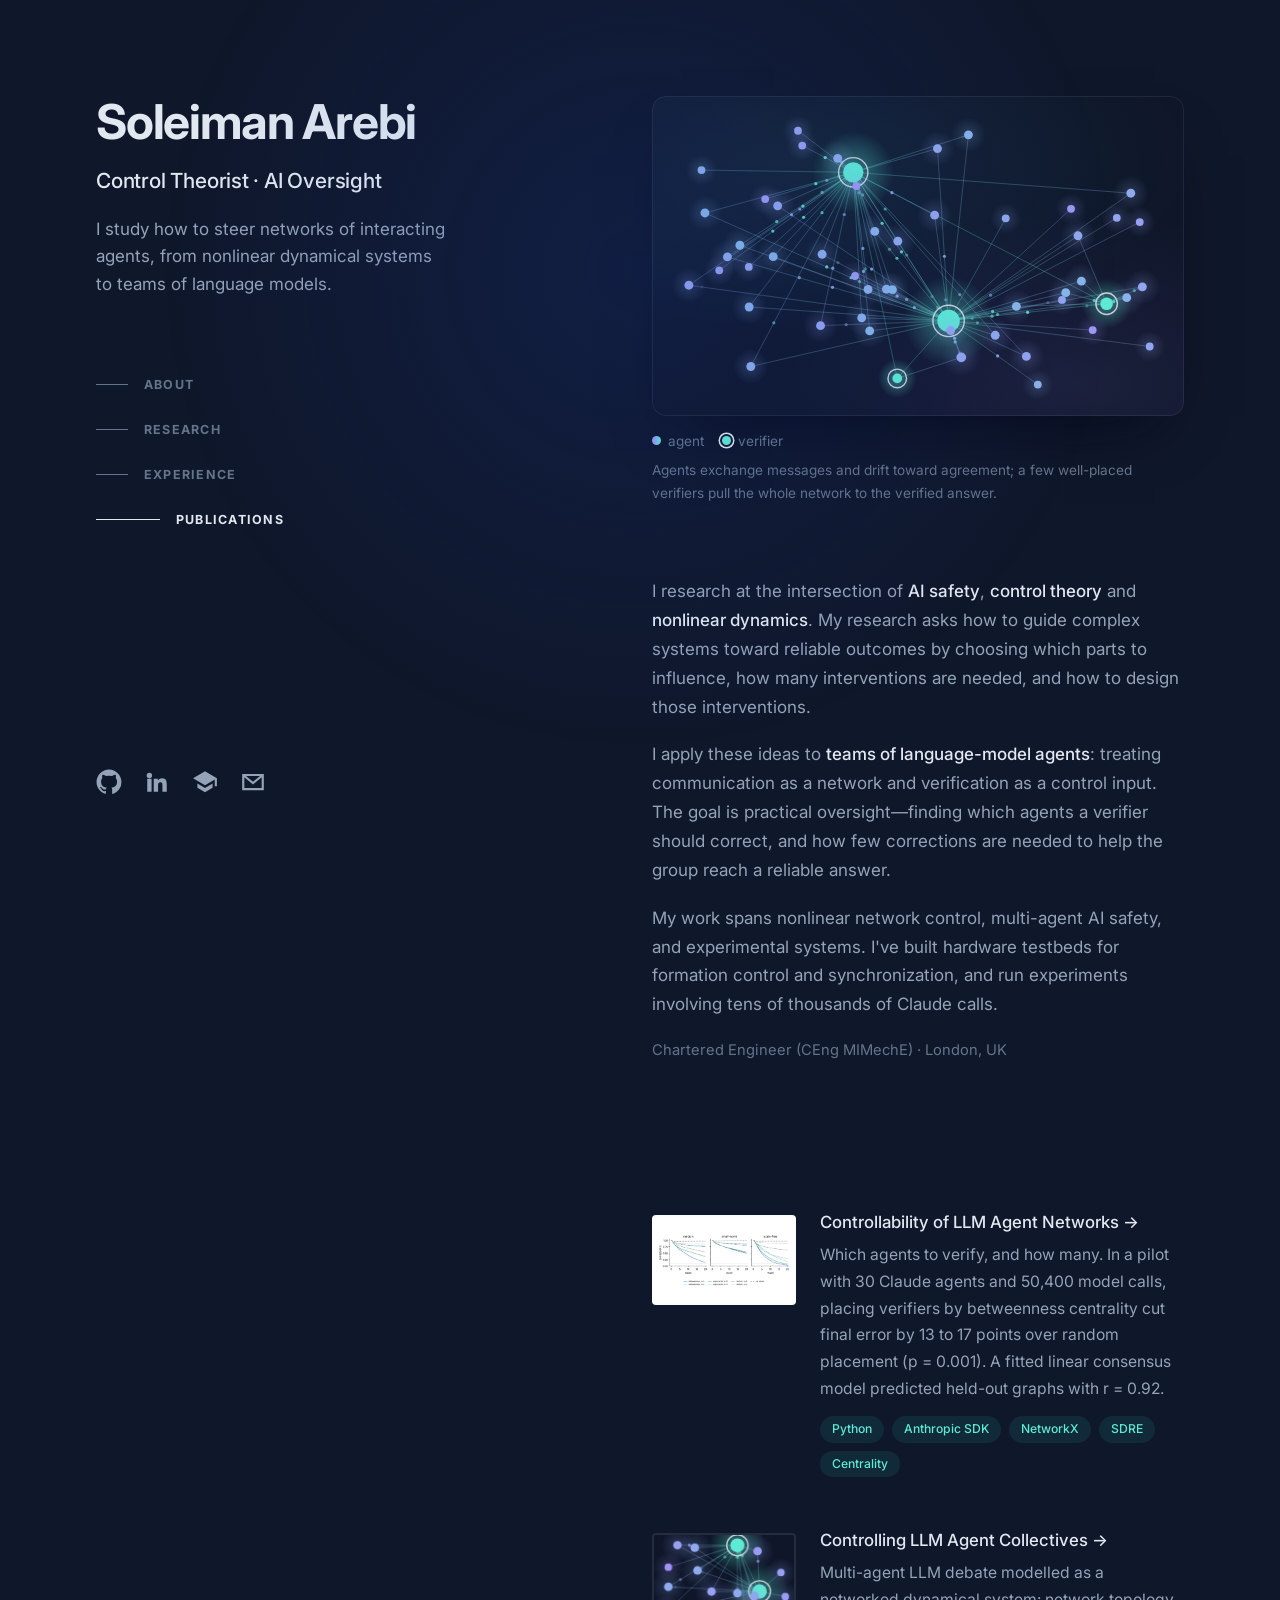
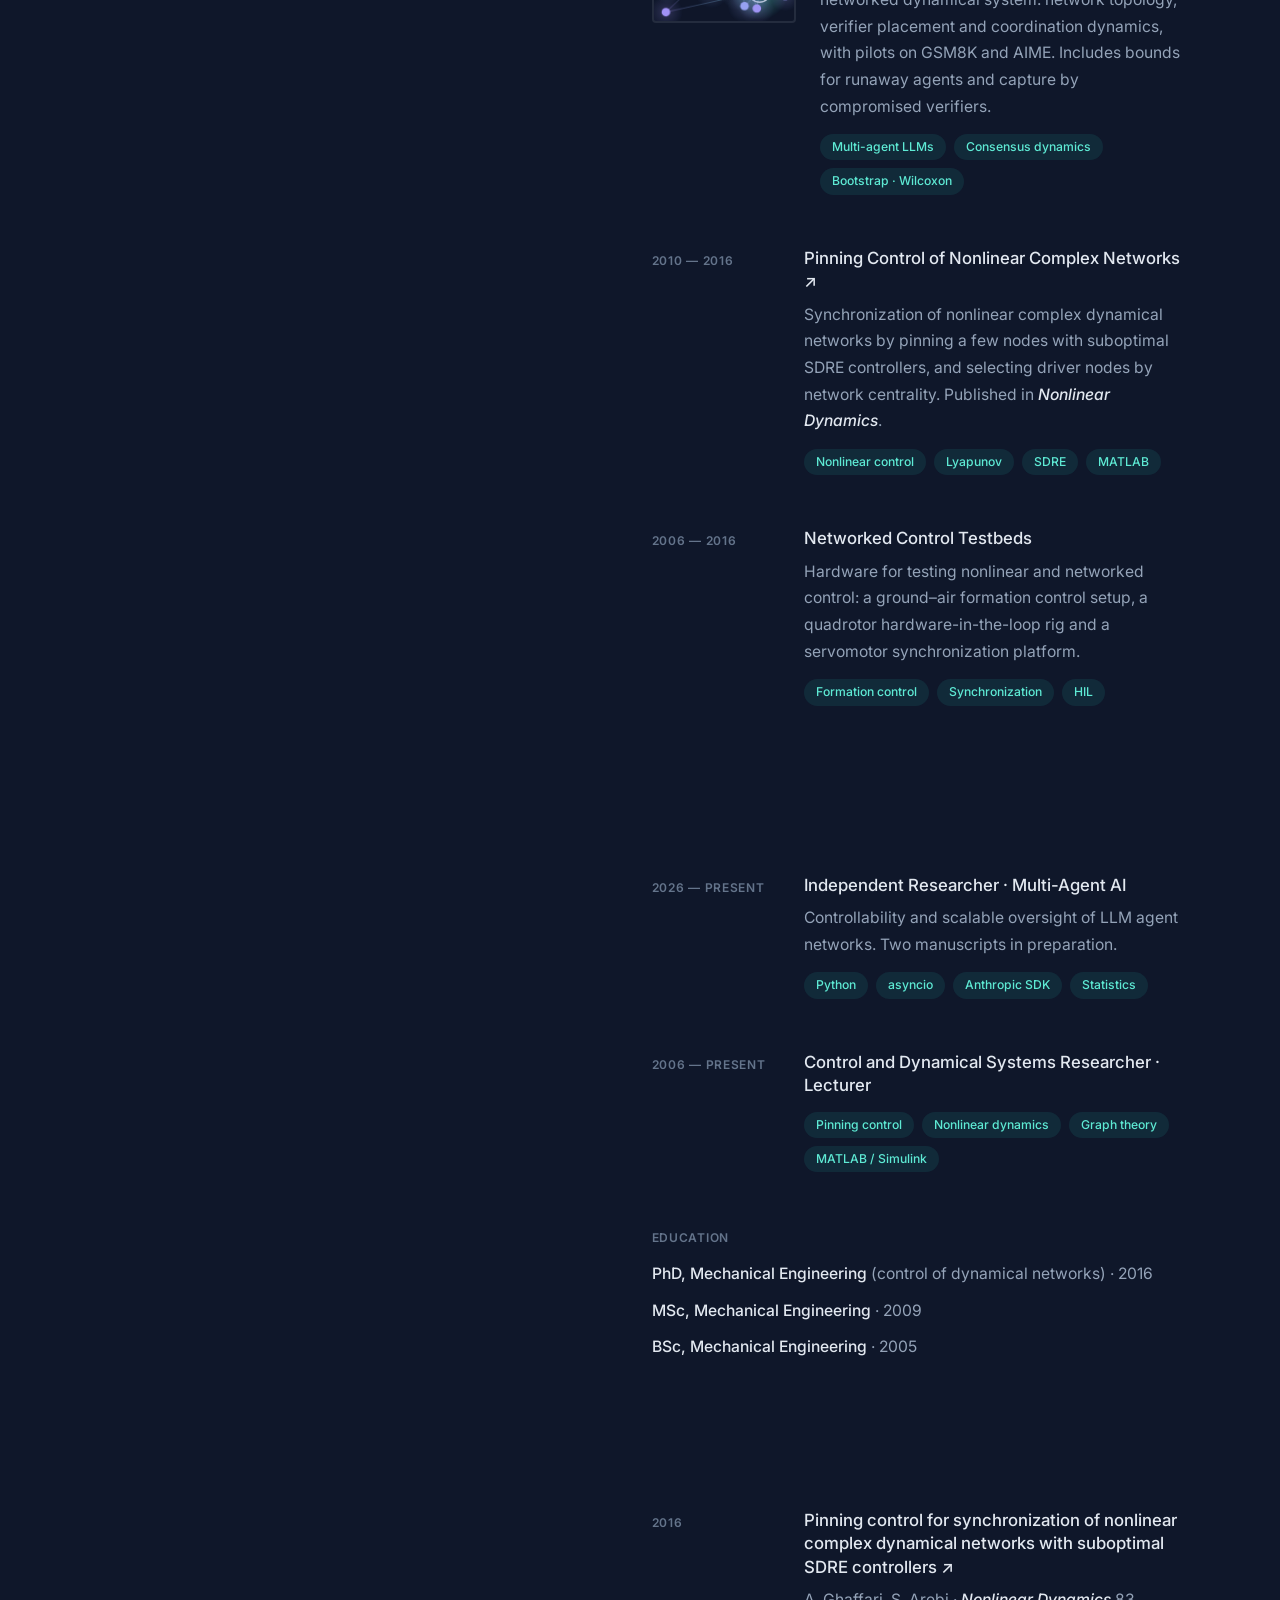
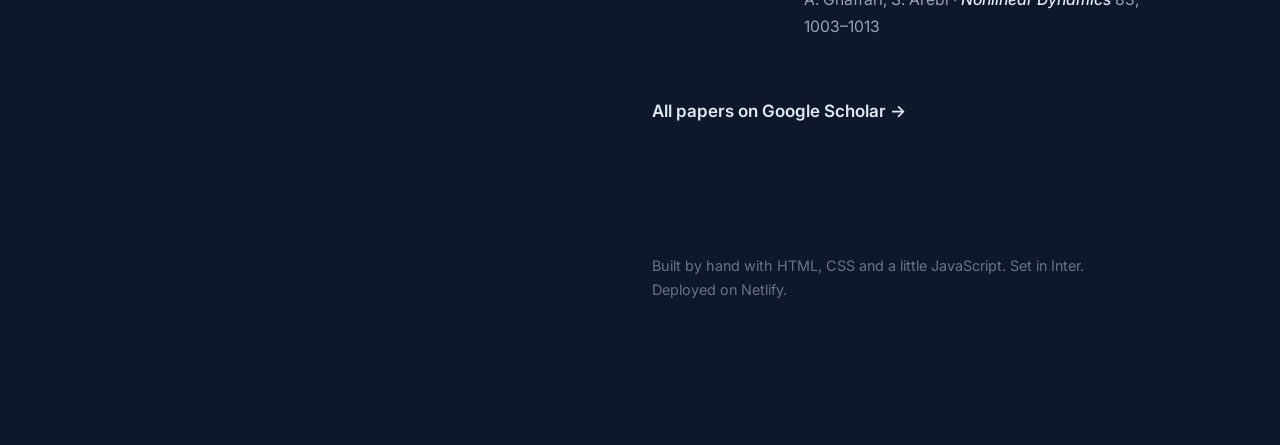
==== index.html @ 9f4c7a7a "Add research pages, animated agent-network hero, and drop GitHub links from research Co-Authored-By:" ====
<!doctype html>
<html lang="en">
<head>
  <meta charset="utf-8" />
  <meta name="viewport" content="width=device-width, initial-scale=1" />
  <title>Soleiman Arebi</title>
  <meta name="description" content="Soleiman Arebi: control theorist working on AI oversight, nonlinear dynamics and complex networks." />
  <meta name="theme-color" content="#0f172a" />
  <meta property="og:title" content="Soleiman Arebi" />
  <meta property="og:description" content="Control theory for AI agent networks, nonlinear dynamics and complex networks." />
  <link rel="icon" href="data:image/svg+xml,<svg xmlns='http://www.w3.org/2000/svg' viewBox='0 0 32 32'><rect width='32' height='32' rx='6' fill='%230f172a'/><text x='6' y='22' font-family='sans-serif' font-weight='700' font-size='15' fill='%235eead4'>SA</text></svg>" />
  <link rel="preconnect" href="https://fonts.googleapis.com" />
  <link rel="preconnect" href="https://fonts.gstatic.com" crossorigin />
  <link href="https://fonts.googleapis.com/css2?family=Inter:wght@400;500;600;700&display=swap" rel="stylesheet" />
  <link rel="stylesheet" href="style.css" />
</head>
<body>
  <div class="spotlight" id="spotlight" aria-hidden="true"></div>
  <a class="skip" href="#content">Skip to content</a>

  <div class="layout">
    <header class="side">
      <div>
        <h1><a href="#top">Soleiman Arebi</a></h1>
        <h2>Control Theorist · AI Oversight</h2>
        <p class="tagline">I study how to steer networks of interacting agents, from nonlinear dynamical systems to teams of language models.</p>

        <nav class="nav" aria-label="In-page">
          <ul>
            <li><a href="#about"><span class="line"></span><span class="label">About</span></a></li>
            <li><a href="#research"><span class="line"></span><span class="label">Research</span></a></li>
            <li><a href="#experience"><span class="line"></span><span class="label">Experience</span></a></li>
            <li><a href="#publications"><span class="line"></span><span class="label">Publications</span></a></li>
          </ul>
        </nav>
      </div>

      <ul class="social" aria-label="Profiles">
        <li><a href="https://github.com/soleimanarebi" target="_blank" rel="noopener" aria-label="GitHub" title="GitHub">
          <svg viewBox="0 0 24 24" aria-hidden="true"><path fill="currentColor" d="M12 .5C5.73.5.5 5.73.5 12c0 5.08 3.29 9.38 7.86 10.9.58.1.79-.25.79-.56v-2c-3.2.7-3.87-1.37-3.87-1.37-.52-1.33-1.28-1.69-1.28-1.69-1.05-.72.08-.7.08-.7 1.16.08 1.77 1.19 1.77 1.19 1.03 1.77 2.7 1.26 3.36.96.1-.75.4-1.26.73-1.55-2.56-.29-5.25-1.28-5.25-5.69 0-1.26.45-2.29 1.19-3.1-.12-.29-.52-1.46.11-3.05 0 0 .97-.31 3.17 1.18a11 11 0 0 1 5.77 0c2.2-1.49 3.17-1.18 3.17-1.18.63 1.59.23 2.76.11 3.05.74.81 1.19 1.84 1.19 3.1 0 4.42-2.7 5.4-5.27 5.68.41.36.78 1.06.78 2.14v3.17c0 .31.21.67.8.56A11.5 11.5 0 0 0 23.5 12C23.5 5.73 18.27.5 12 .5z"/></svg>
        </a></li>
        <li><a href="https://www.linkedin.com/in/soleiman-arebi-0ba898103" target="_blank" rel="noopener" aria-label="LinkedIn" title="LinkedIn">
          <svg viewBox="0 0 24 24" aria-hidden="true"><path fill="currentColor" d="M4.98 3.5a2.5 2.5 0 1 1 0 5 2.5 2.5 0 0 1 0-5zM3 9h4v12H3zM9 9h3.8v1.7h.05c.53-1 1.83-2.05 3.77-2.05C20.6 8.65 21 11.3 21 14.7V21h-4v-5.6c0-1.34-.02-3.06-1.86-3.06-1.87 0-2.15 1.46-2.15 2.96V21H9z"/></svg>
        </a></li>
        <li><a href="https://scholar.google.com/citations?user=eqObDC4AAAAJ&amp;hl=en" target="_blank" rel="noopener" aria-label="Google Scholar" title="Google Scholar">
          <svg viewBox="0 0 24 24" aria-hidden="true"><path fill="currentColor" d="M12 2 1 8.5l11 6.5 9-5.32V16h2V8.5zM5 13.4v3.9L12 21.5l7-4.2v-3.9l-7 4.15z"/></svg>
        </a></li>
        <li><a href="mailto:soleiman.arebi@gmail.com" aria-label="Email" title="Email">
          <svg viewBox="0 0 24 24" aria-hidden="true"><path fill="none" stroke="currentColor" stroke-width="2" d="M3 5.5h18v13H3zM3.5 6l8.5 7 8.5-7"/></svg>
        </a></li>
      </ul>
    </header>

    <main id="content" class="main">
      <figure class="hero-net">
        <canvas data-network data-agents="52" aria-label="Animation of a network of AI agents reaching agreement as a few verifier agents pull them toward the verified answer" role="img"></canvas>
        <figcaption>
          <span><i class="dot dot-agent"></i>agent</span>
          <span><i class="dot dot-verifier"></i>verifier</span>
          <span class="cap-text">Agents exchange messages and drift toward agreement; a few well-placed verifiers pull the whole network to the verified answer.</span>
        </figcaption>
      </figure>
      <section id="about" class="section" aria-label="About">
        <h3 class="sticky-title">About</h3>
        <p>
          I research at the intersection of <strong>AI safety</strong>, <strong>control theory</strong> and
          <strong>nonlinear dynamics</strong>. My research asks how to guide complex systems toward reliable outcomes
          by choosing which parts to influence, how many interventions are needed, and how to design those interventions.
        </p>
        <p>
          I apply these ideas to <strong>teams of language-model agents</strong>: treating communication as a network
          and verification as a control input. The goal is practical oversight—finding which agents a verifier should
          correct, and how few corrections are needed to help the group reach a reliable answer.
        </p>
        <p>
          My work spans nonlinear network control, multi-agent AI safety, and experimental systems. I've built hardware
          testbeds for formation control and synchronization, and run experiments involving tens of thousands of Claude calls.
        </p>
        <p class="creds">Chartered Engineer (CEng MIMechE) · London, UK</p>
      </section>

      <section id="research" class="section" aria-label="Research">
        <h3 class="sticky-title">Research</h3>
        <ol class="list">
          <li class="item item-img">
            <a class="cover" href="research/controllability.html" aria-label="Controllability of LLM agent networks"></a>
            <img src="research/img/fig-llm.png" alt="Error decay over rounds for verifiers placed by betweenness, eigenvector centrality or at random" loading="lazy" />
            <div>
              <h4>Controllability of LLM Agent Networks <span class="arrow">→</span></h4>
              <p>
                Which agents to verify, and how many. In a pilot with 30 Claude agents and 50,400 model calls,
                placing verifiers by betweenness centrality cut final error by 13 to 17 points over random placement
                (p = 0.001). A fitted linear consensus model predicted held-out graphs with r = 0.92.
              </p>
              <ul class="chips"><li>Python</li><li>Anthropic SDK</li><li>NetworkX</li><li>SDRE</li><li>Centrality</li></ul>
            </div>
          </li>
          <li class="item item-img">
            <a class="cover" href="research/collectives.html" aria-label="Controlling LLM agent collectives"></a>
            <canvas class="thumb-net" data-network data-agents="16" aria-hidden="true"></canvas>
            <div>
              <h4>Controlling LLM Agent Collectives <span class="arrow">→</span></h4>
              <p>
                Multi-agent LLM debate modelled as a networked dynamical system: network topology, verifier placement
                and coordination dynamics, with pilots on GSM8K and AIME. Includes bounds for runaway agents and
                capture by compromised verifiers.
              </p>
              <ul class="chips"><li>Multi-agent LLMs</li><li>Consensus dynamics</li><li>Bootstrap · Wilcoxon</li></ul>
            </div>
          </li>
          <li class="item">
            <a class="cover" href="https://doi.org/10.1007/s11071-015-2383-8" target="_blank" rel="noopener" aria-label="Pinning control paper in Nonlinear Dynamics"></a>
            <span class="date">2010 — 2016</span>
            <div>
              <h4>Pinning Control of Nonlinear Complex Networks <span class="arrow">↗</span></h4>
              <p>
                Synchronization of nonlinear complex dynamical networks by pinning a few nodes with suboptimal SDRE
                controllers, and selecting driver nodes by network centrality. Published in <em>Nonlinear Dynamics</em>.
              </p>
              <ul class="chips"><li>Nonlinear control</li><li>Lyapunov</li><li>SDRE</li><li>MATLAB</li></ul>
            </div>
          </li>
          <li class="item">
            <span class="date">2006 — 2016</span>
            <div>
              <h4>Networked Control Testbeds</h4>
              <p>
                Hardware for testing nonlinear and networked control: a ground–air formation control setup,
                a quadrotor hardware-in-the-loop rig and a servomotor synchronization platform.
              </p>
              <ul class="chips"><li>Formation control</li><li>Synchronization</li><li>HIL</li></ul>
            </div>
          </li>
        </ol>
      </section>

      <section id="experience" class="section" aria-label="Experience">
        <h3 class="sticky-title">Experience</h3>
        <ol class="list">
          <li class="item">
            <span class="date">2026 — Present</span>
            <div>
              <h4>Independent Researcher · Multi-Agent AI</h4>
              <p>Controllability and scalable oversight of LLM agent networks. Two manuscripts in preparation.</p>
              <ul class="chips"><li>Python</li><li>asyncio</li><li>Anthropic SDK</li><li>Statistics</li></ul>
            </div>
          </li>
          <li class="item">
            <span class="date">2006 — Present</span>
            <div>
              <h4>Control and Dynamical Systems Researcher · Lecturer</h4>
              <ul class="chips"><li>Pinning control</li><li>Nonlinear dynamics</li><li>Graph theory</li><li>MATLAB / Simulink</li></ul>
            </div>
          </li>
        </ol>
        <div class="edu">
          <p><span class="date">Education</span></p>
          <p><strong>PhD, Mechanical Engineering</strong> (control of dynamical networks) · 2016</p>
          <p><strong>MSc, Mechanical Engineering</strong> · 2009</p>
          <p><strong>BSc, Mechanical Engineering</strong> · 2005</p>
        </div>
      </section>

      <section id="publications" class="section" aria-label="Publications">
        <h3 class="sticky-title">Publications</h3>
        <ol class="list">
          <li class="item">
            <a class="cover" href="https://doi.org/10.1007/s11071-015-2383-8" target="_blank" rel="noopener" aria-label="Open paper"></a>
            <span class="date">2016</span>
            <div>
              <h4>Pinning control for synchronization of nonlinear complex dynamical networks with suboptimal SDRE controllers <span class="arrow">↗</span></h4>
              <p class="meta">A. Ghaffari, S. Arebi · <em>Nonlinear Dynamics</em> 83, 1003–1013</p>
            </div>
          </li>
        </ol>
        <a class="more" href="https://scholar.google.com/citations?user=eqObDC4AAAAJ&amp;hl=en" target="_blank" rel="noopener">All papers on Google Scholar <span class="arrow">→</span></a>
      </section>

      <footer class="foot">
        <p>Built by hand with HTML, CSS and a little JavaScript. Set in Inter. Deployed on Netlify.</p>
      </footer>
    </main>
  </div>

  <script src="network.js"></script>
  <script src="app.js"></script>
</body>
</html>
---- style.css ----
:root {
  --bg: #0f172a;
  --text: #94a3b8;
  --heading: #e2e8f0;
  --dim: #64748b;
  --accent: #5eead4;
  --chip-bg: rgba(45, 212, 191, .1);
  --card: rgba(30, 41, 59, .5);
  --card-edge: rgba(148, 163, 184, .1);
}

* { box-sizing: border-box; }
html { scroll-behavior: smooth; }
body {
  margin: 0;
  background: var(--bg);
  color: var(--text);
  font: 17px/1.7 Inter, system-ui, -apple-system, "Segoe UI", sans-serif;
  -webkit-font-smoothing: antialiased;
}
::selection { background: #5eead4; color: #0f172a; }
a { color: inherit; text-decoration: none; }
img { display: block; max-width: 100%; }

.spotlight {
  pointer-events: none; position: fixed; inset: 0; z-index: 30;
  background: radial-gradient(600px at var(--x, 50%) var(--y, 30%), rgba(29, 78, 216, .15), transparent 80%);
}
.skip { position: absolute; left: -999px; top: 8px; background: var(--accent); color: var(--bg); padding: 8px 14px; border-radius: 4px; z-index: 50; }
.skip:focus { left: 16px; }

.layout {
  max-width: 1280px; margin: 0 auto;
  padding: 0 96px;
  display: flex; justify-content: space-between; gap: 64px;
}

/* left column */
.side {
  position: sticky; top: 0;
  width: 48%; max-height: 100vh;
  padding: 96px 0;
  display: flex; flex-direction: column; justify-content: space-between;
}
.side h1 { margin: 0; color: var(--heading); font-size: 3rem; font-weight: 700; letter-spacing: -.025em; line-height: 1.1; }
.side h2 { margin: 14px 0 0; color: var(--heading); font-size: 1.3rem; font-weight: 500; letter-spacing: -.01em; }
.tagline { margin: 18px 0 0; max-width: 22rem; line-height: 1.6; }

.nav ul { list-style: none; padding: 0; margin: 64px 0 0; }
.nav a { display: inline-flex; align-items: center; padding: 12px 0; }
.nav .line { width: 32px; height: 1px; background: var(--dim); margin-right: 16px; transition: all .15s; }
.nav .label { font-size: .78rem; font-weight: 700; letter-spacing: .1em; text-transform: uppercase; color: var(--dim); transition: color .15s; }
.nav a:hover .line, .nav a.active .line { width: 64px; background: var(--heading); }
.nav a:hover .label, .nav a.active .label { color: var(--heading); }

.social { list-style: none; padding: 0; margin: 32px 0 0; display: flex; gap: 22px; }
.social a { display: block; color: var(--text); transition: color .15s; }
.social a:hover { color: var(--heading); }
.social svg { width: 26px; height: 26px; }

/* right column */
.main { width: 52%; padding: 96px 0; }
.section { margin-bottom: 128px; scroll-margin-top: 96px; }
.sticky-title { display: none; }
.section > p { margin: 0 0 1.1em; }
.section strong, .section em { color: var(--heading); font-weight: 500; }
.section > p a { color: var(--heading); font-weight: 500; }
.section > p a:hover { color: var(--accent); }

.list { list-style: none; padding: 0; margin: 0; }
.list:hover .item { opacity: .5; }
.list .item:hover { opacity: 1; }
.item {
  position: relative;
  display: grid; grid-template-columns: 8rem 1fr; gap: 24px;
  padding: 20px 24px; margin: 0 -24px 12px;
  border-radius: 8px; transition: all .2s;
}
.item:hover { background: var(--card); box-shadow: inset 0 1px 0 var(--card-edge); }
.item .cover { position: absolute; inset: 0; z-index: 1; border-radius: 8px; }
.item h4 { margin: 0; color: var(--heading); font-size: 1.05rem; font-weight: 500; line-height: 1.4; transition: color .15s; }
.item:has(.cover):hover h4 { color: var(--accent); }
.item p { margin: 8px 0 0; font-size: .98rem; }
.item .meta { color: var(--text); }
.arrow { display: inline-block; transition: transform .15s; }
.item:hover .arrow, .more:hover .arrow { transform: translate(3px, -2px); }
.date { font-size: .75rem; font-weight: 600; letter-spacing: .06em; text-transform: uppercase; color: var(--dim); padding-top: 4px; }

.item-img { grid-template-columns: 9rem 1fr; }
.item-img img {
  width: 100%; aspect-ratio: 16 / 10; object-fit: cover; margin-top: 4px;
  border-radius: 4px; border: 2px solid rgba(226, 232, 240, .1); transition: border-color .2s;
}
.item-img img[src$=".png"] { background: #fff; object-fit: contain; padding: 3px; }
.item-img:hover img { border-color: rgba(226, 232, 240, .3); }

.chips { list-style: none; padding: 0; margin: 14px 0 0; display: flex; flex-wrap: wrap; gap: 8px; }
.chips li { background: var(--chip-bg); color: var(--accent); font-size: .76rem; font-weight: 500; line-height: 1.5; padding: 4px 12px; border-radius: 999px; }

.more { display: inline-block; margin-top: 24px; color: var(--heading); font-weight: 600; }
.more:hover { color: var(--accent); }

.edu { margin-top: 32px; }
.edu p { margin: 0 0 10px; font-size: .98rem; }

.foot { font-size: .9rem; color: var(--dim); max-width: 28rem; padding-bottom: 32px; }

@media (max-width: 1024px) {
  .layout { flex-direction: column; gap: 0; padding: 0 48px; }
  .side { position: static; width: 100%; max-height: none; padding: 72px 0 0; }
  .nav { display: none; }
  .main { width: 100%; padding-top: 64px; }
  .section { margin-bottom: 96px; }
  .sticky-title {
    display: block; position: sticky; top: 0; z-index: 20;
    margin: 0 -48px 24px; padding: 18px 48px;
    background: rgba(15, 23, 42, .75); backdrop-filter: blur(8px);
    color: var(--heading); font-size: .82rem; font-weight: 700; letter-spacing: .1em; text-transform: uppercase;
  }
}
@media (max-width: 640px) {
  body { font-size: 16.5px; }
  .layout { padding: 0 24px; }
  .side h1 { font-size: 2.4rem; }
  .sticky-title { margin: 0 -24px 20px; padding: 16px 24px; }
  .list:hover .item { opacity: 1; }
  .item, .item-img { grid-template-columns: 1fr; gap: 10px; margin: 0 0 28px; padding: 0; }
  .item:hover { background: none; box-shadow: none; }
  .item-img img { max-width: 220px; order: 2; }
  .spotlight { display: none; }
}
@media (prefers-reduced-motion: reduce) {
  html { scroll-behavior: auto; }
  * { transition: none !important; }
}
.section > .creds { color: var(--dim); font-size: .92rem; }

/* animated agent network */
.hero-net { margin: 0 0 72px; }
.hero-net canvas {
  display: block; width: 100%; height: 320px;
  border-radius: 14px;
  background: radial-gradient(120% 90% at 30% 20%, rgba(94, 234, 212, .07), transparent 60%),
              radial-gradient(90% 90% at 80% 90%, rgba(167, 139, 250, .09), transparent 60%),
              rgba(15, 23, 42, .6);
  box-shadow: inset 0 0 0 1px rgba(148, 163, 184, .12), 0 30px 60px -30px rgba(2, 6, 23, .8);
}
.hero-net figcaption { display: flex; flex-wrap: wrap; align-items: center; gap: 6px 18px; margin-top: 14px; font-size: .85rem; color: var(--dim); }
.hero-net .cap-text { flex-basis: 100%; }
.dot { display: inline-block; width: 9px; height: 9px; border-radius: 50%; margin-right: 7px; vertical-align: 1px; }
.dot-agent { background: linear-gradient(90deg, #a78bfa, #5eead4); }
.dot-verifier { background: #5eead4; box-shadow: 0 0 0 2px var(--bg), 0 0 0 3.5px #e2e8f0; }
.thumb-net {
  display: block; width: 100%; aspect-ratio: 16 / 10; margin-top: 4px;
  border-radius: 4px; border: 2px solid rgba(226, 232, 240, .1); background: rgba(15, 23, 42, .8);
  transition: border-color .2s;
}
.item-img:hover .thumb-net { border-color: rgba(226, 232, 240, .3); }

/* paper pages */
.paper { max-width: 900px; margin: 0 auto; padding: 56px 32px 96px; position: relative; z-index: 1; }
.back { display: inline-flex; gap: 8px; color: var(--accent); font-weight: 600; font-size: .95rem; }
.back:hover .arrow { transform: translateX(-3px); }
.paper-hero { position: relative; margin: 32px 0 56px; padding: 56px 40px 40px; border-radius: 18px; overflow: hidden;
  box-shadow: inset 0 0 0 1px rgba(148, 163, 184, .12); background: rgba(15, 23, 42, .6); }
.paper-hero canvas { position: absolute; inset: 0; width: 100%; height: 100%; opacity: .55; }
.paper-hero > *:not(canvas) { position: relative; }
.paper-hero::after { content: ""; position: absolute; inset: 0; background: linear-gradient(180deg, transparent 0%, rgba(15, 23, 42, .85) 75%); pointer-events: none; }
.paper-hero .inner { position: relative; z-index: 1; }
.status { display: inline-block; font-size: .75rem; font-weight: 700; letter-spacing: .1em; text-transform: uppercase; color: var(--accent);
  background: var(--chip-bg); padding: 5px 12px; border-radius: 999px; }
.paper h1 { color: var(--heading); font-size: clamp(2rem, 4.4vw, 3rem); line-height: 1.12; letter-spacing: -.025em; margin: 20px 0 14px; max-width: 18em; }
.byline { color: var(--text); margin: 0; }
.stats { display: grid; grid-template-columns: repeat(auto-fit, minmax(180px, 1fr)); gap: 14px; margin: 0 0 64px; }
.stat { background: var(--card); border-radius: 12px; padding: 20px 22px; box-shadow: inset 0 1px 0 var(--card-edge), inset 0 0 0 1px rgba(148, 163, 184, .06); }
.stat b { display: block; color: var(--heading); font-size: 2rem; font-weight: 700; letter-spacing: -.02em; line-height: 1.1; }
.stat b em { font-style: normal; color: var(--accent); }
.stat span { display: block; margin-top: 8px; font-size: .9rem; line-height: 1.45; }
.paper h2 { color: var(--heading); font-size: .82rem; font-weight: 700; letter-spacing: .12em; text-transform: uppercase; margin: 0 0 22px; }
.abstract { margin: 0 0 72px; }
.abstract p { margin: 0 0 1.1em; font-size: 1.05rem; line-height: 1.8; }
.abstract p:first-of-type::first-letter { float: left; font-size: 3.3em; line-height: .9; padding: 6px 10px 0 0; color: var(--accent); font-weight: 700; }
.figs { display: grid; gap: 28px; margin: 0 0 72px; }
.fig { margin: 0; background: var(--card); border-radius: 14px; padding: 18px; box-shadow: inset 0 0 0 1px rgba(148, 163, 184, .08); }
.fig img { width: 100%; background: #fff; border-radius: 8px; padding: 10px; cursor: zoom-in; }
.fig figcaption { margin-top: 14px; font-size: .95rem; line-height: 1.6; }
.fig figcaption b { color: var(--heading); font-weight: 600; }
.figs-2 { grid-template-columns: 1fr 1fr; }
.bars { display: grid; gap: 22px; }
.bar-row h3 { margin: 0 0 10px; color: var(--heading); font-size: 1rem; font-weight: 500; }
.bar { display: grid; grid-template-columns: 11rem 1fr 4.5rem; align-items: center; gap: 12px; margin-bottom: 8px; font-size: .9rem; }
.bar .track { display: block; height: 10px; border-radius: 999px; background: rgba(148, 163, 184, .12); overflow: hidden; }
.bar .fill { display: block; height: 100%; border-radius: 999px; background: linear-gradient(90deg, #a78bfa, #5eead4); width: 0; transition: width 1.2s cubic-bezier(.2,.8,.2,1); }
.bar .fill.muted { background: #475569; }
.bar .val { color: var(--heading); font-weight: 600; text-align: right; }
.request { display: flex; flex-wrap: wrap; align-items: center; justify-content: space-between; gap: 18px; padding: 28px 30px; border-radius: 14px;
  background: linear-gradient(120deg, rgba(94, 234, 212, .1), rgba(167, 139, 250, .1)); box-shadow: inset 0 0 0 1px rgba(148, 163, 184, .12); }
.request p { margin: 0; color: var(--heading); }
.btn { display: inline-block; padding: 11px 20px; border-radius: 8px; background: var(--accent); color: var(--bg); font-weight: 700; }
.btn:hover { filter: brightness(1.08); }
.lightbox { position: fixed; inset: 0; z-index: 60; background: rgba(2, 6, 23, .92); display: grid; place-items: center; padding: 24px; cursor: zoom-out; }
.lightbox[hidden] { display: none; }
.lightbox img { max-width: min(1200px, 100%); max-height: 88vh; background: #fff; border-radius: 10px; padding: 12px; }

@media (max-width: 640px) {
  .hero-net { margin-bottom: 56px; }
  .hero-net canvas { height: 240px; }
  .paper { padding: 32px 20px 72px; }
  .paper-hero { padding: 40px 22px 28px; }
  .figs-2 { grid-template-columns: 1fr; }
  .bar { grid-template-columns: 1fr 3.5rem; }
  .bar .label { grid-column: 1 / -1; }
  .item-img .thumb-net { max-width: 220px; order: 2; }
}
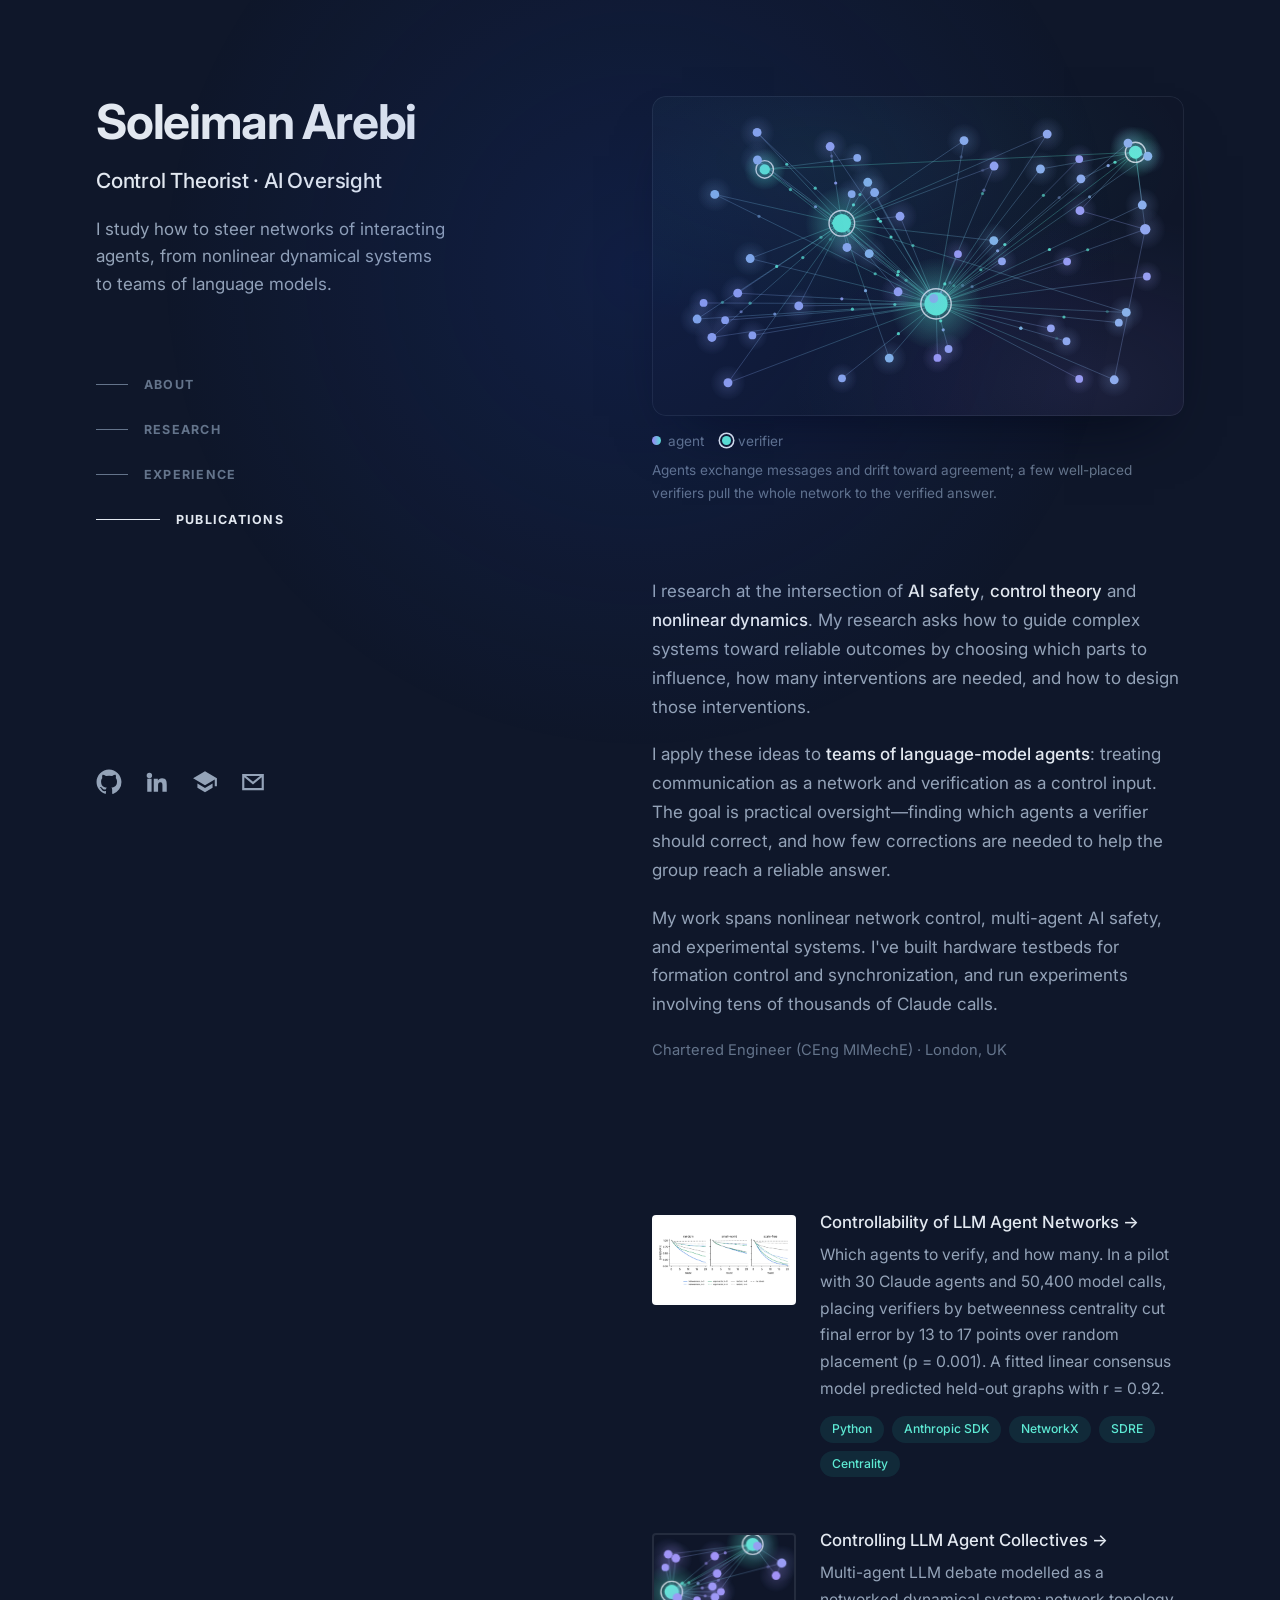
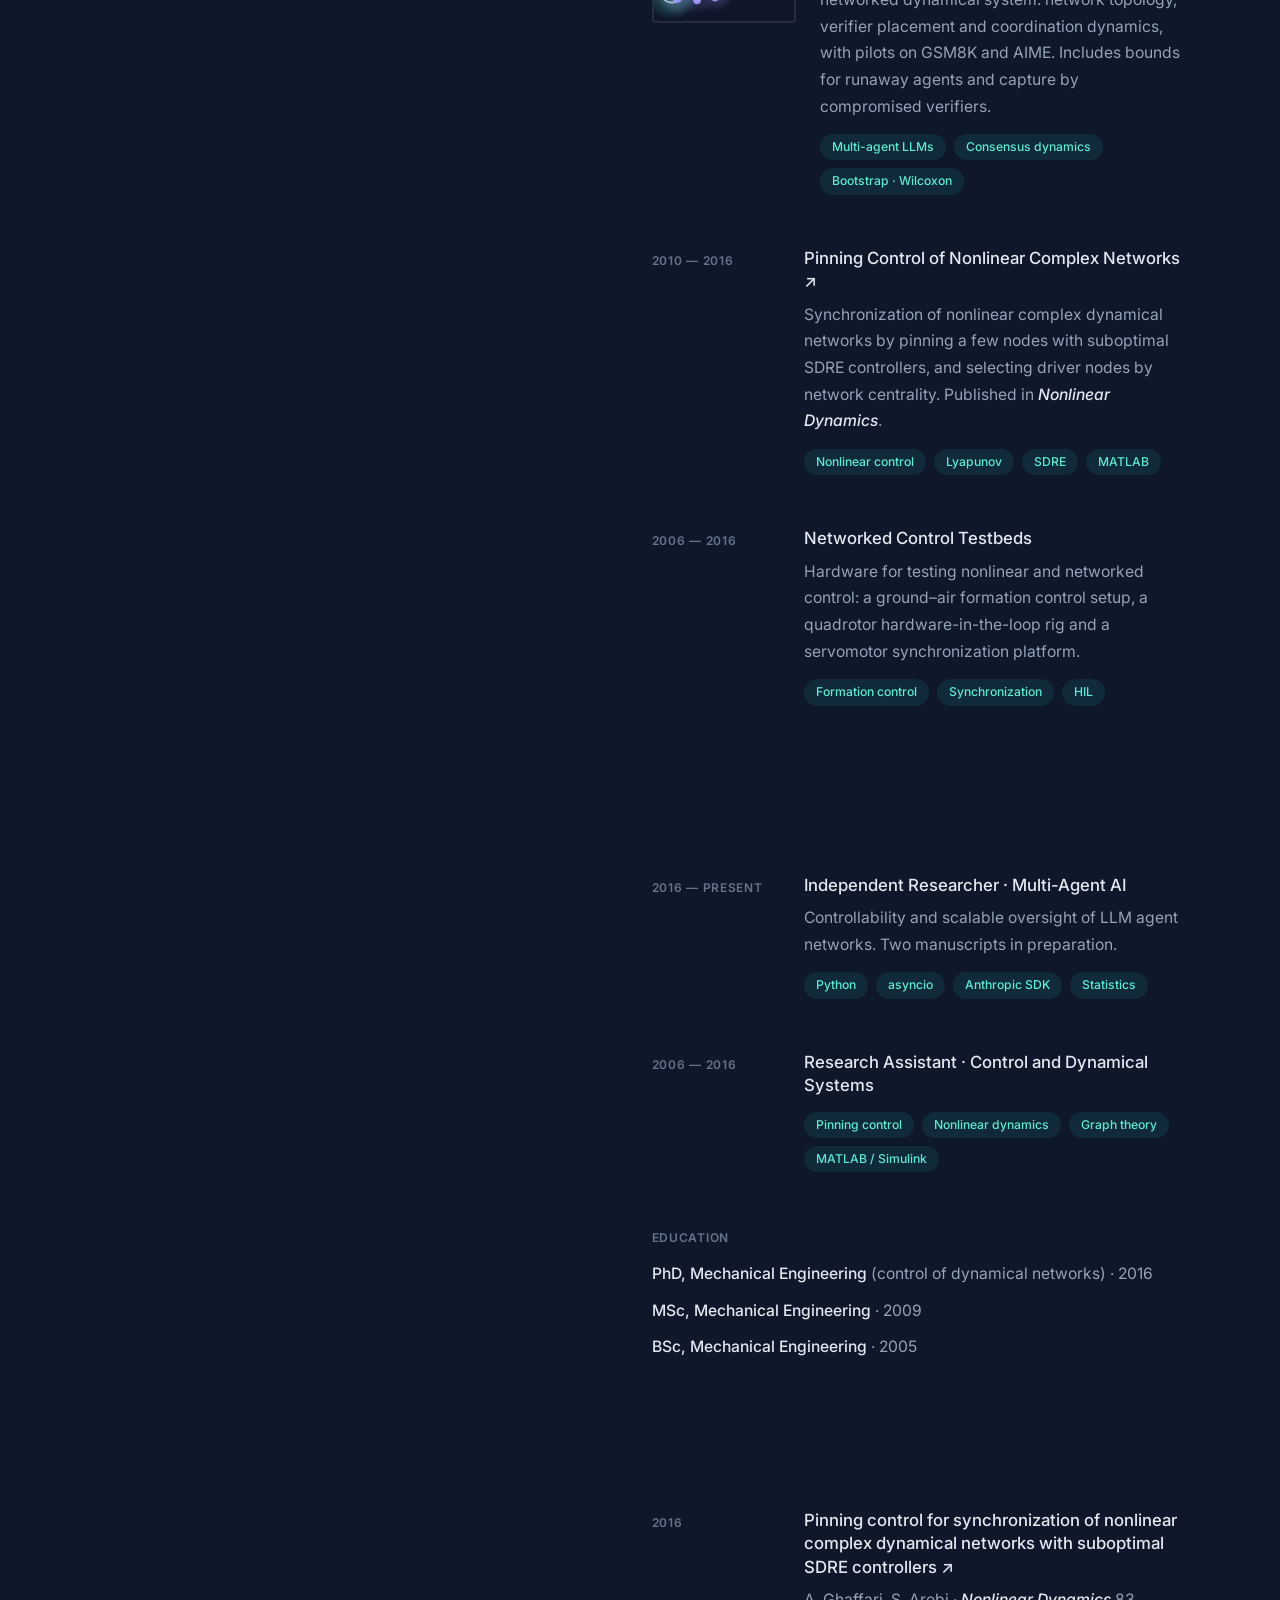
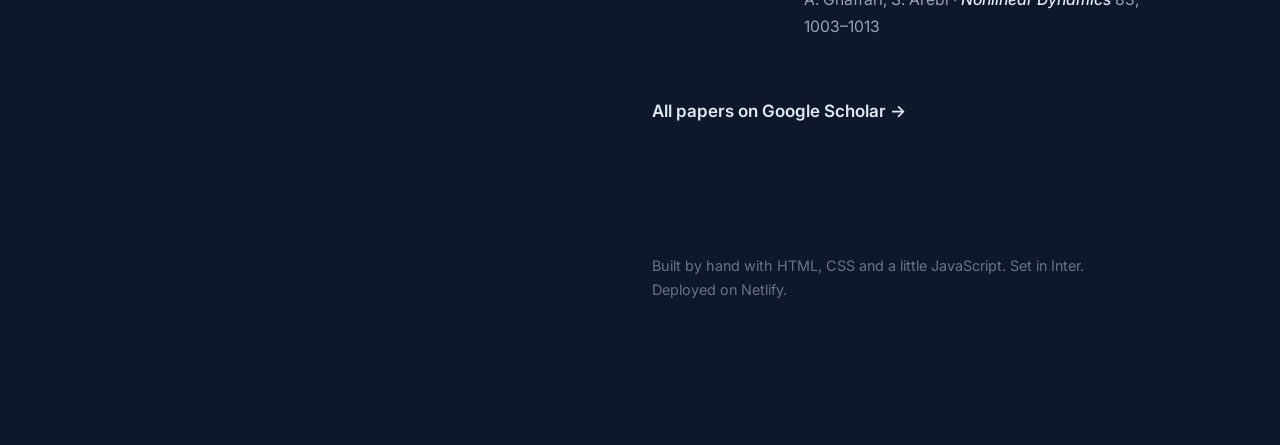
==== commit 0150e877: "Update experience dates and titles Co-Authored-By: Claude Opus 5.5 <noreply@anthropic.com> Claude-Se" ====
--- a/index.html
+++ b/index.html
@@ -138,7 +138,7 @@
         <h3 class="sticky-title">Experience</h3>
         <ol class="list">
           <li class="item">
-            <span class="date">2026 — Present</span>
+            <span class="date">2016 — Present</span>
             <div>
               <h4>Independent Researcher · Multi-Agent AI</h4>
               <p>Controllability and scalable oversight of LLM agent networks. Two manuscripts in preparation.</p>
@@ -146,9 +146,9 @@
             </div>
           </li>
           <li class="item">
-            <span class="date">2006 — Present</span>
+            <span class="date">2006 — 2016</span>
             <div>
-              <h4>Control and Dynamical Systems Researcher · Lecturer</h4>
+              <h4>Research Assistant · Control and Dynamical Systems</h4>
               <ul class="chips"><li>Pinning control</li><li>Nonlinear dynamics</li><li>Graph theory</li><li>MATLAB / Simulink</li></ul>
             </div>
           </li>
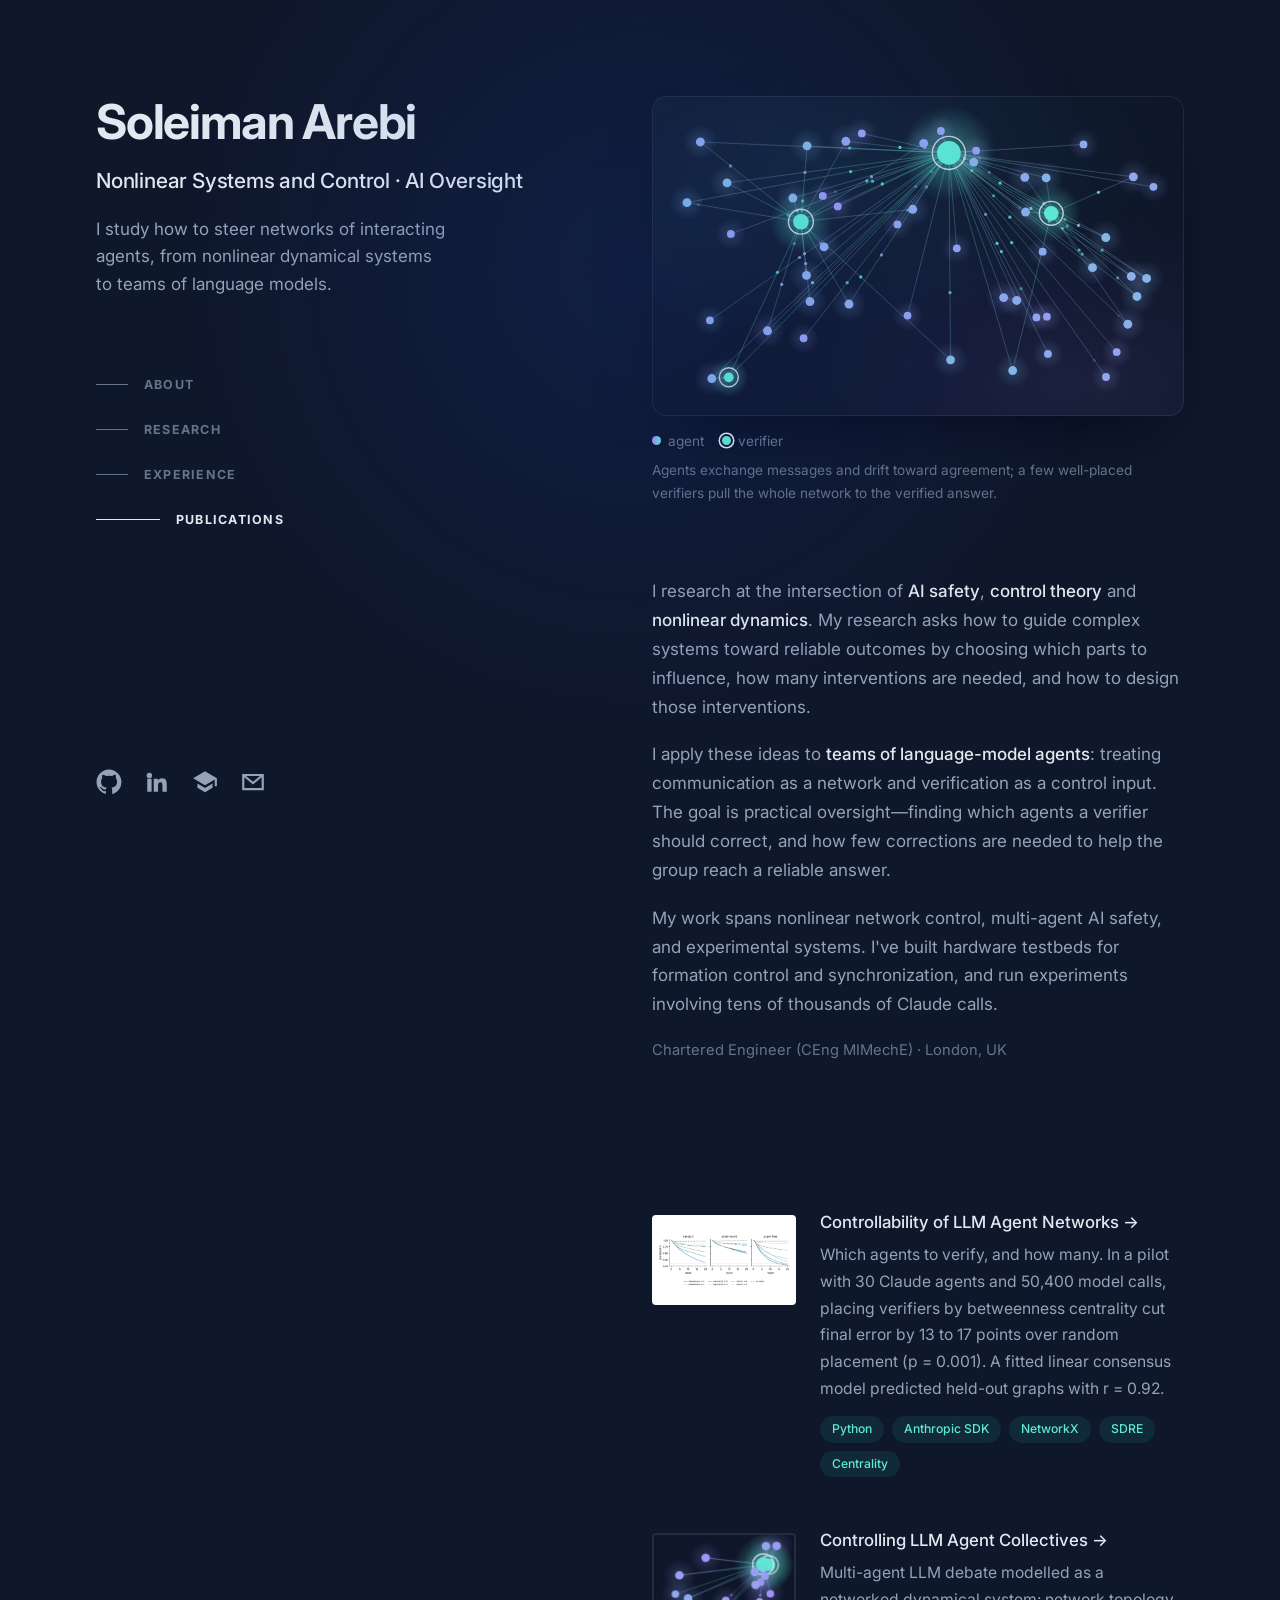
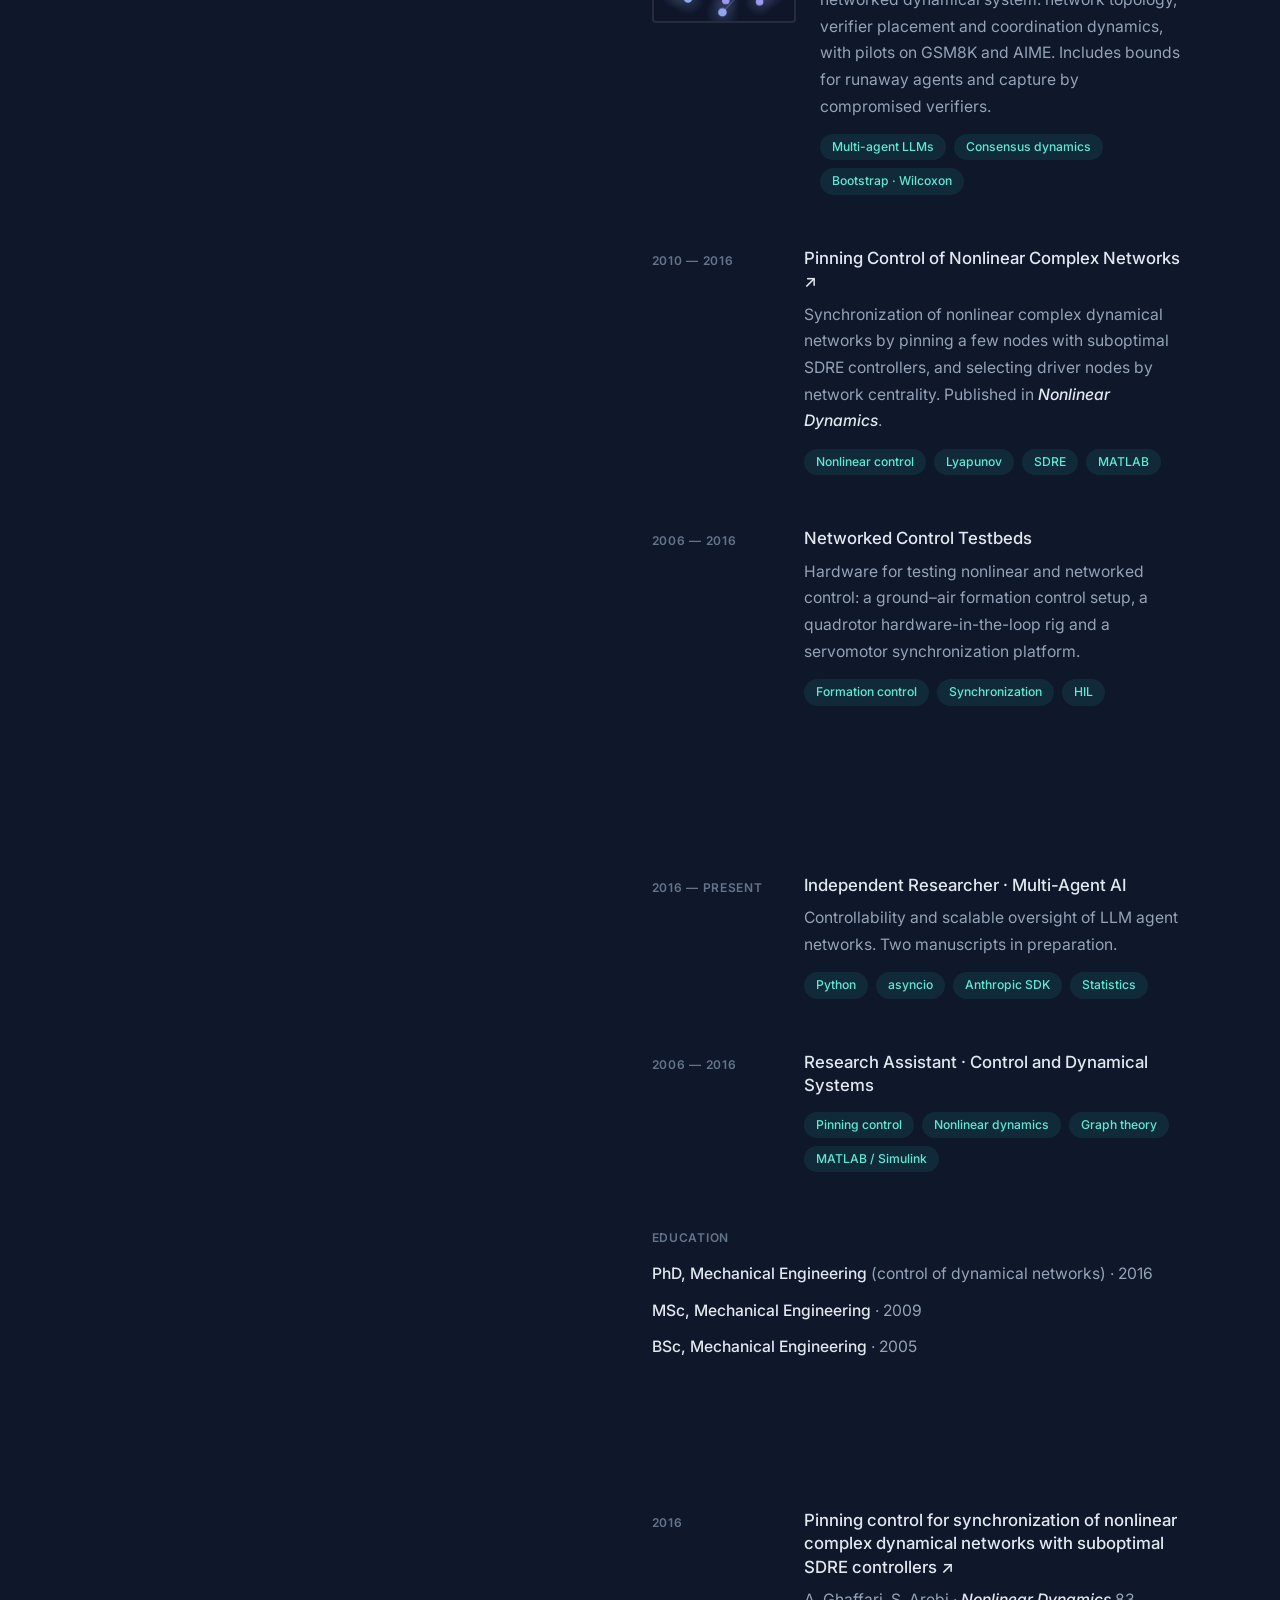
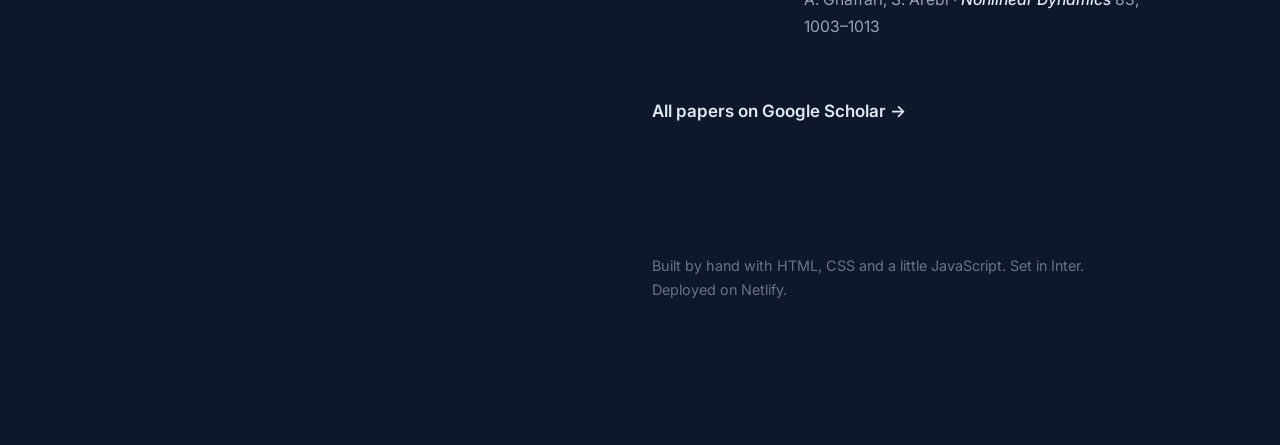
==== commit 87f42cbf: "Change subtitle to Nonlinear Systems and Control Co-Authored-By: Claude Opus 5.5 <noreply@anthropic." ====
--- a/index.html
+++ b/index.html
@@ -22,7 +22,7 @@
     <header class="side">
       <div>
         <h1><a href="#top">Soleiman Arebi</a></h1>
-        <h2>Control Theorist · AI Oversight</h2>
+        <h2>Nonlinear Systems and Control · AI Oversight</h2>
         <p class="tagline">I study how to steer networks of interacting agents, from nonlinear dynamical systems to teams of language models.</p>
 
         <nav class="nav" aria-label="In-page">
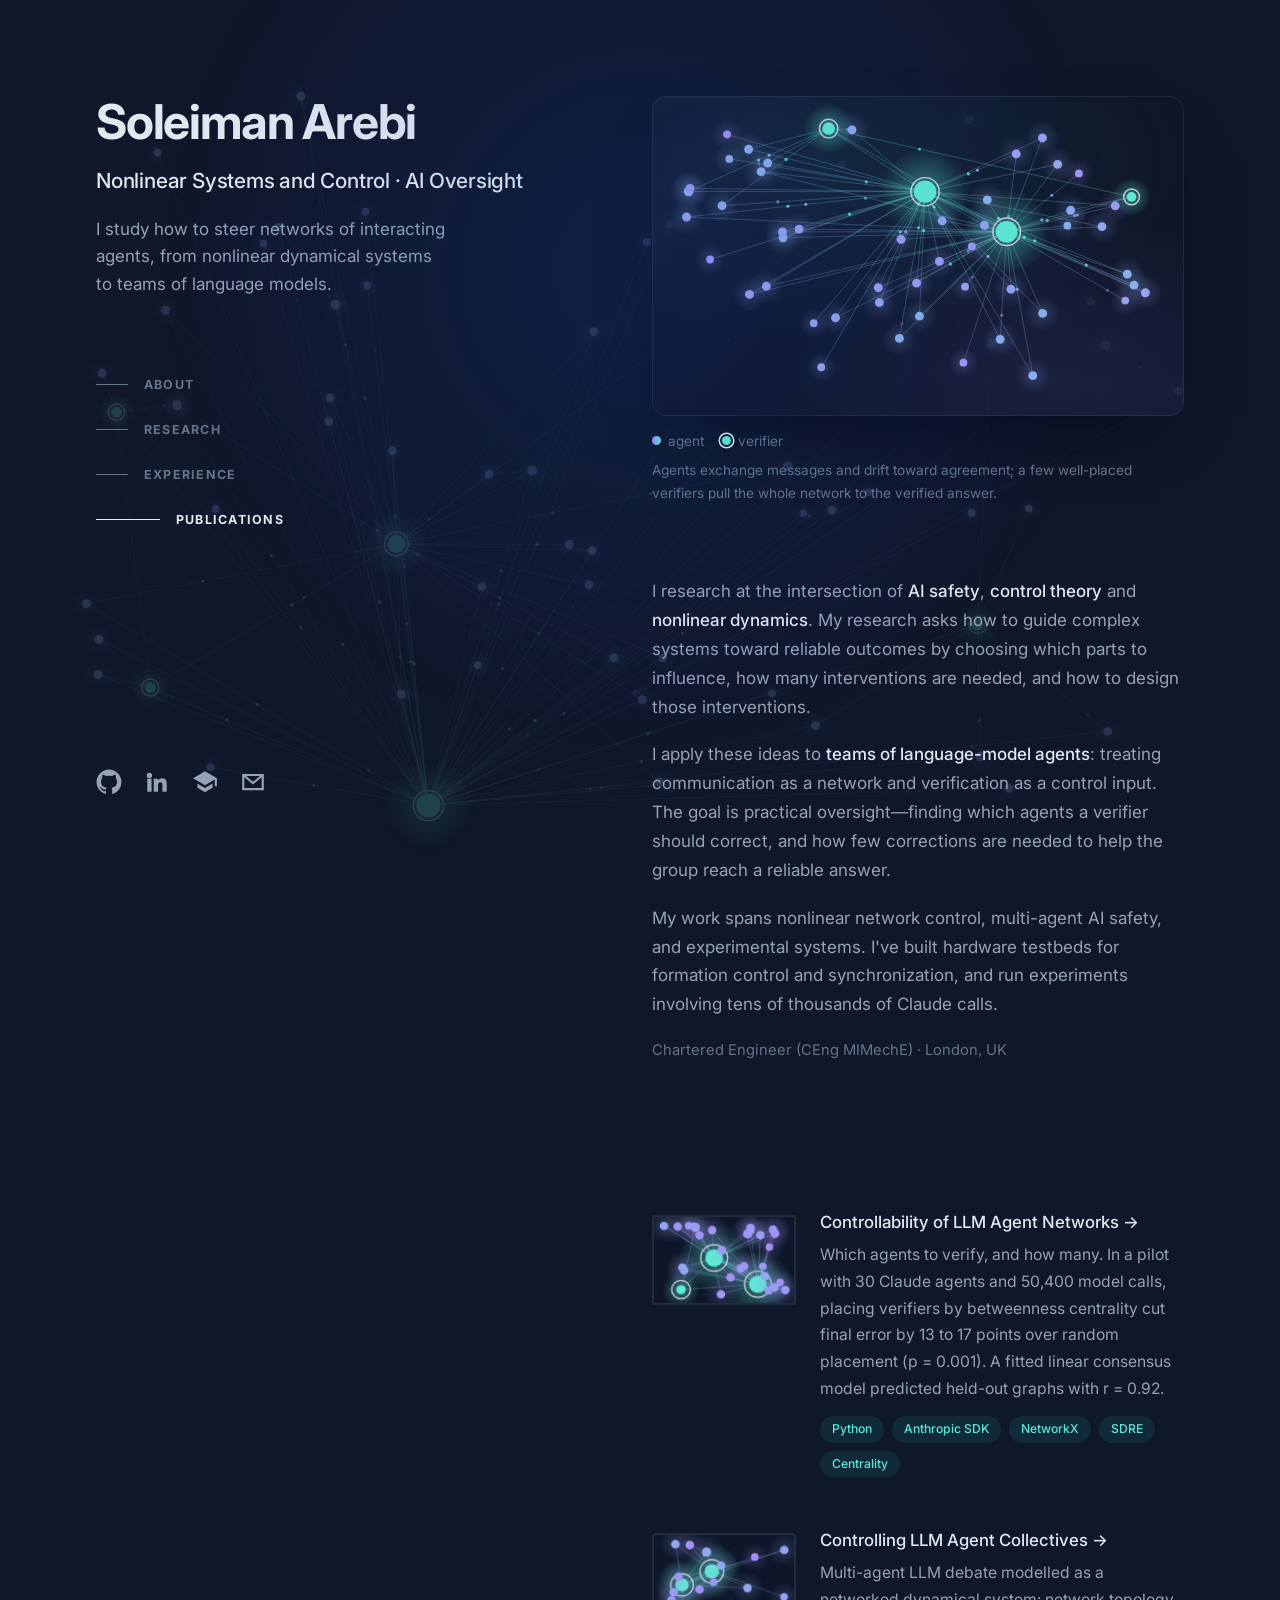
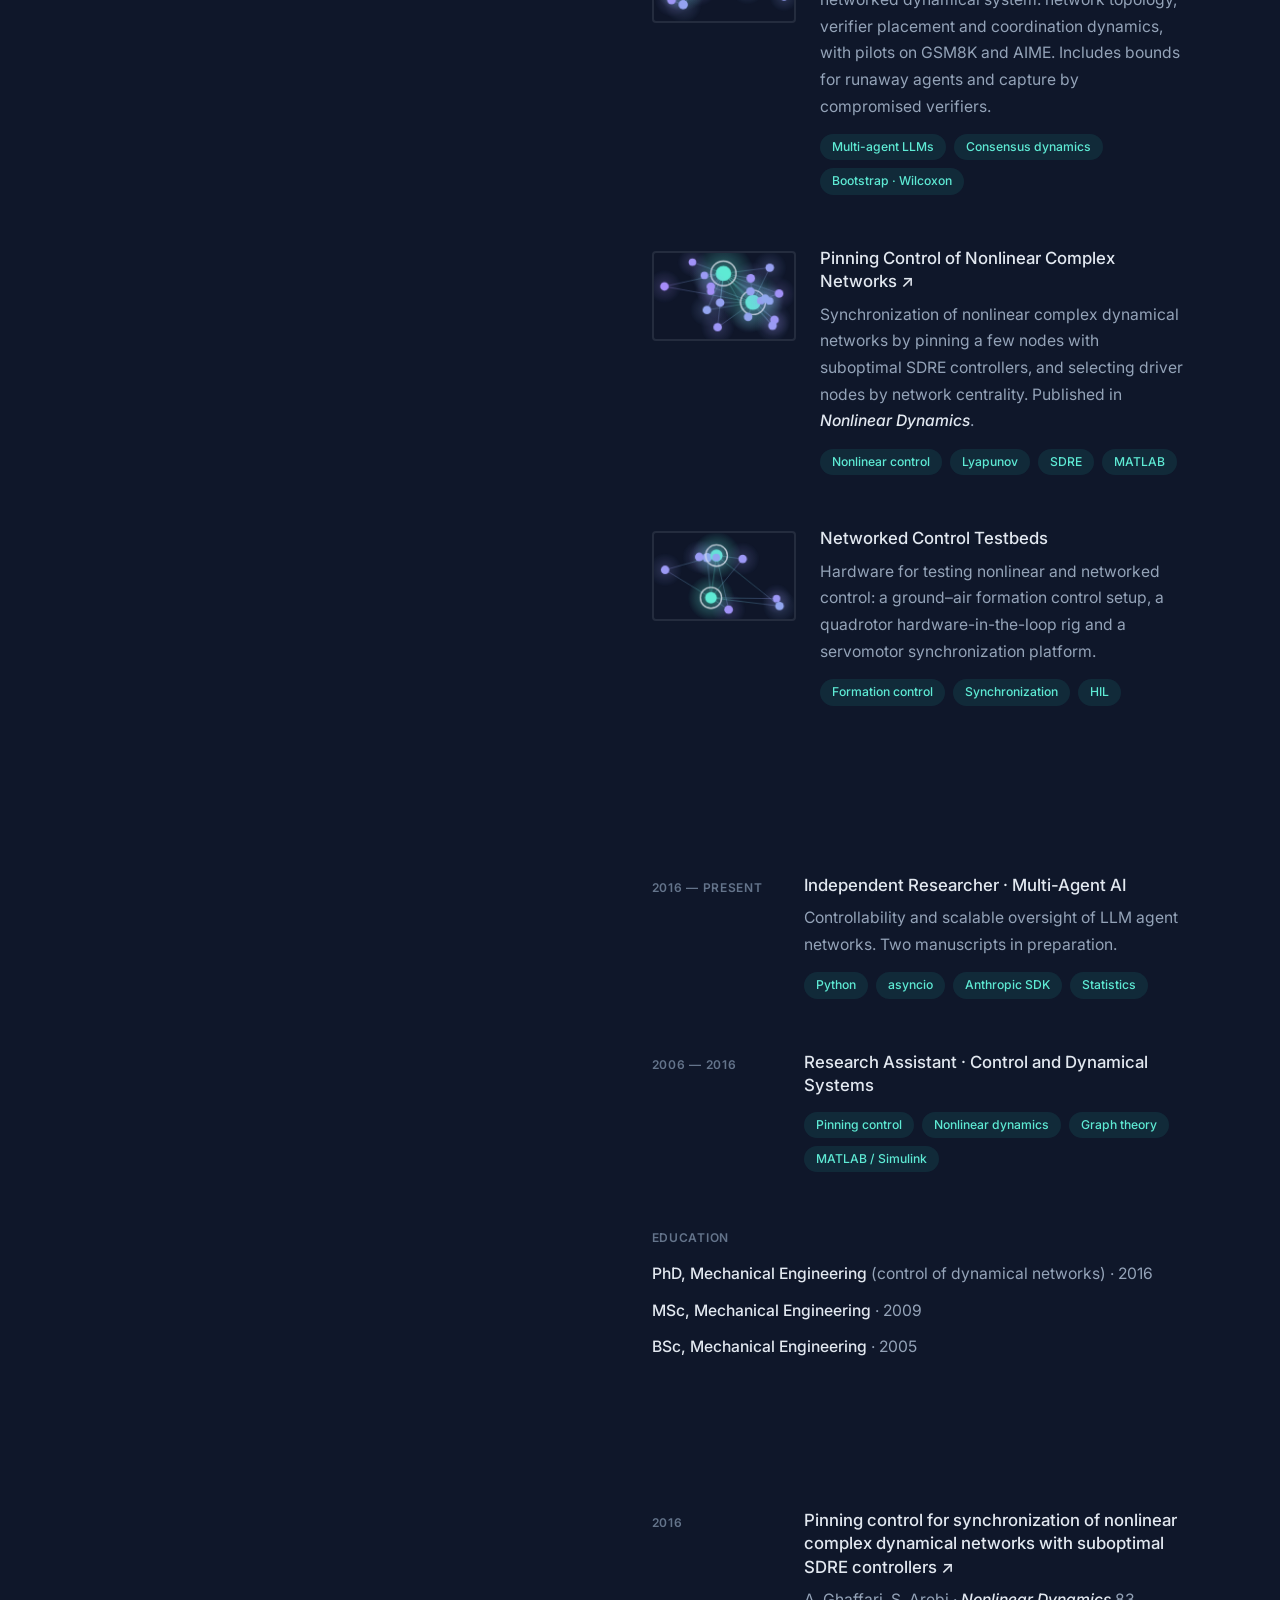
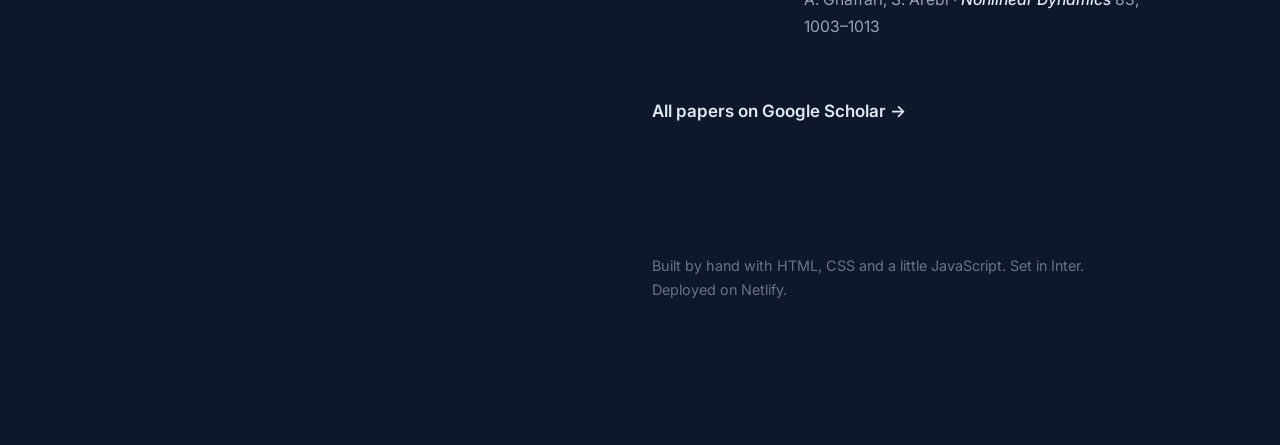
==== commit eaeeebd5: "Animate every project thumbnail and add an interactive network background Co-Authored-By: Claude Opu" ====
--- a/index.html
+++ b/index.html
@@ -15,6 +15,7 @@
   <link rel="stylesheet" href="style.css" />
 </head>
 <body>
+  <canvas class="bg-net" data-network data-bg data-interactive aria-hidden="true"></canvas>
   <div class="spotlight" id="spotlight" aria-hidden="true"></div>
   <a class="skip" href="#content">Skip to content</a>
 
@@ -53,7 +54,7 @@
 
     <main id="content" class="main">
       <figure class="hero-net">
-        <canvas data-network data-agents="52" aria-label="Animation of a network of AI agents reaching agreement as a few verifier agents pull them toward the verified answer" role="img"></canvas>
+        <canvas data-network data-interactive data-agents="52" aria-label="Animation of a network of AI agents reaching agreement as a few verifier agents pull them toward the verified answer" role="img"></canvas>
         <figcaption>
           <span><i class="dot dot-agent"></i>agent</span>
           <span><i class="dot dot-verifier"></i>verifier</span>
@@ -84,7 +85,7 @@
         <ol class="list">
           <li class="item item-img">
             <a class="cover" href="research/controllability.html" aria-label="Controllability of LLM agent networks"></a>
-            <img src="research/img/fig-llm.png" alt="Error decay over rounds for verifiers placed by betweenness, eigenvector centrality or at random" loading="lazy" />
+            <canvas class="thumb-net" data-network data-agents="30" aria-hidden="true"></canvas>
             <div>
               <h4>Controllability of LLM Agent Networks <span class="arrow">→</span></h4>
               <p>
@@ -108,9 +109,9 @@
               <ul class="chips"><li>Multi-agent LLMs</li><li>Consensus dynamics</li><li>Bootstrap · Wilcoxon</li></ul>
             </div>
           </li>
-          <li class="item">
+          <li class="item item-img">
             <a class="cover" href="https://doi.org/10.1007/s11071-015-2383-8" target="_blank" rel="noopener" aria-label="Pinning control paper in Nonlinear Dynamics"></a>
-            <span class="date">2010 — 2016</span>
+            <canvas class="thumb-net" data-network data-agents="20" aria-hidden="true"></canvas>
             <div>
               <h4>Pinning Control of Nonlinear Complex Networks <span class="arrow">↗</span></h4>
               <p>
@@ -120,8 +121,8 @@
               <ul class="chips"><li>Nonlinear control</li><li>Lyapunov</li><li>SDRE</li><li>MATLAB</li></ul>
             </div>
           </li>
-          <li class="item">
-            <span class="date">2006 — 2016</span>
+          <li class="item item-img">
+            <canvas class="thumb-net" data-network data-agents="10" aria-hidden="true"></canvas>
             <div>
               <h4>Networked Control Testbeds</h4>
               <p>
--- a/style.css
+++ b/style.css
@@ -212,3 +212,8 @@
   .bar .label { grid-column: 1 / -1; }
   .item-img .thumb-net { max-width: 220px; order: 2; }
 }
+
+/* full-page agent network behind everything */
+.bg-net { position: fixed; inset: 0; width: 100vw; height: 100vh; z-index: 0; opacity: .2; pointer-events: none; }
+.layout, .paper { position: relative; z-index: 1; }
+@media (max-width: 640px) { .bg-net { opacity: .15; } }
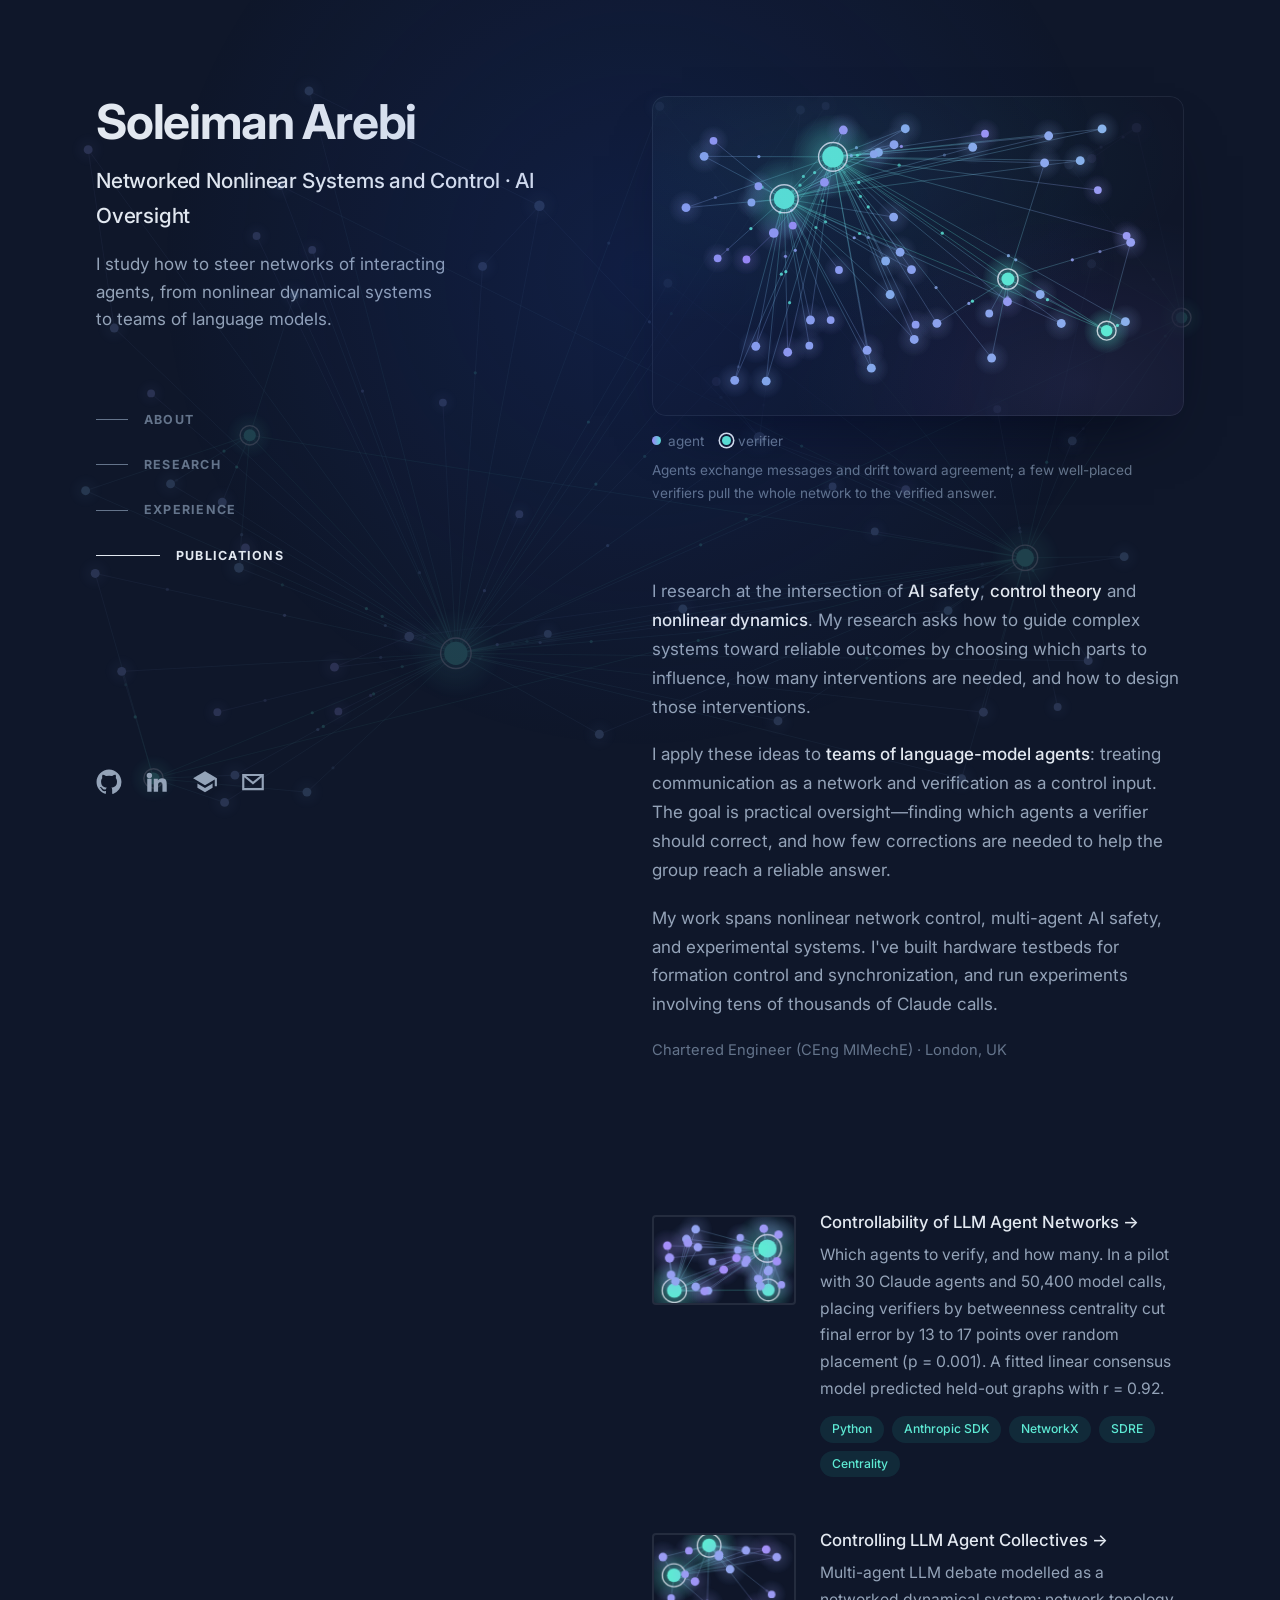
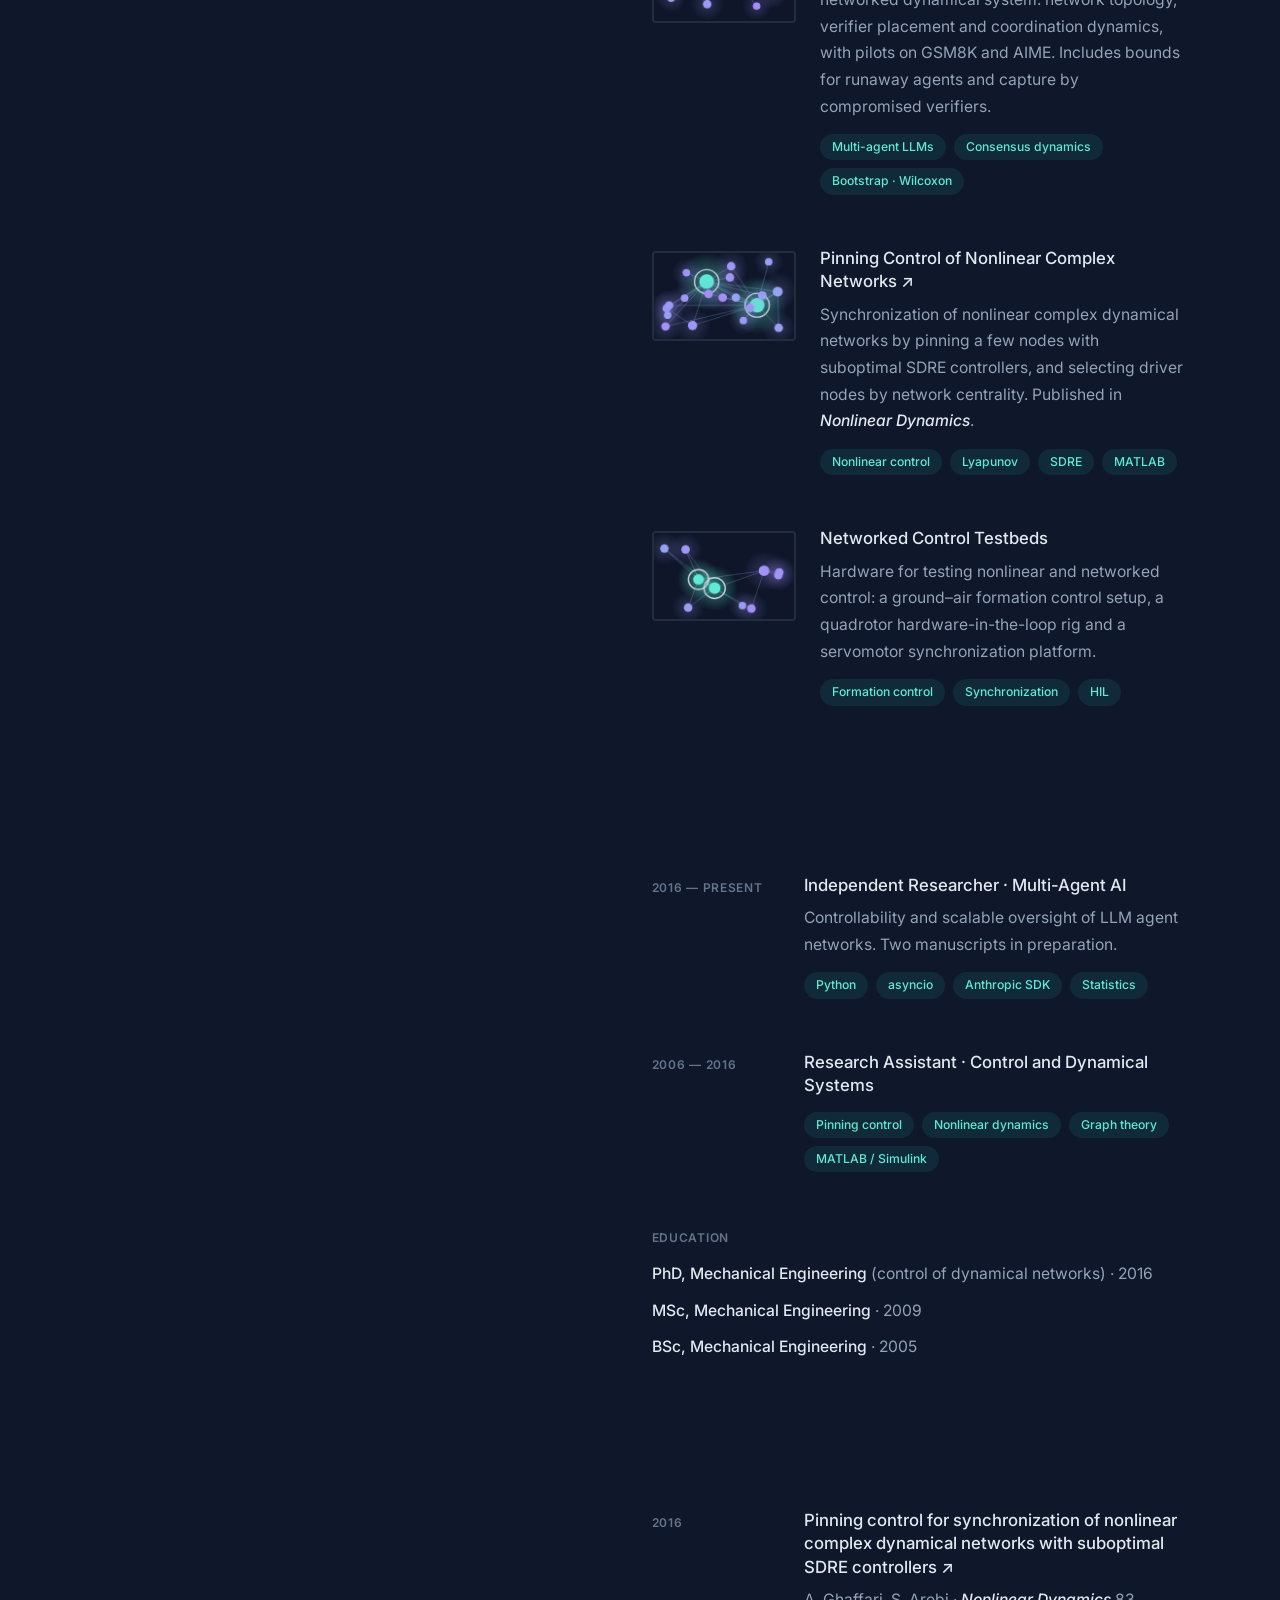
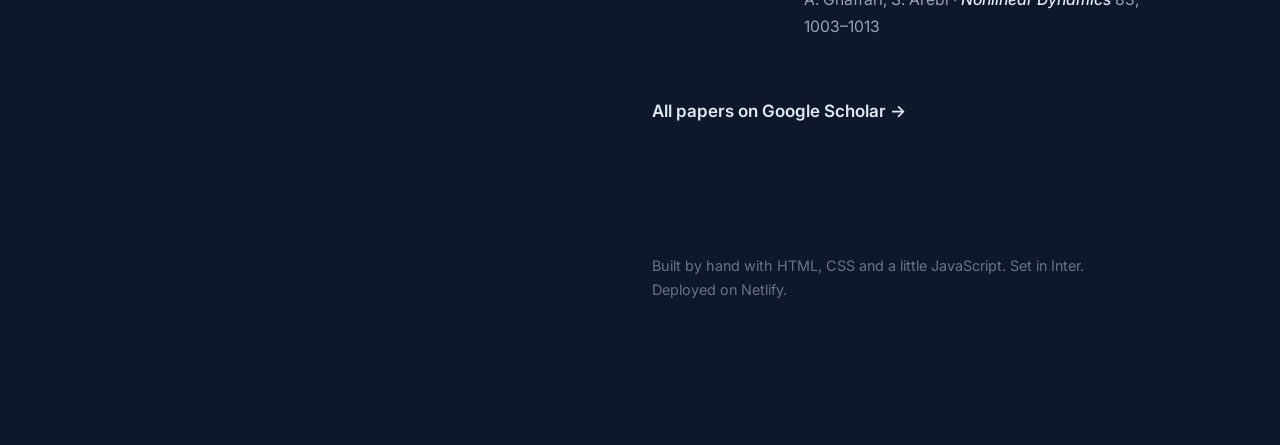
==== commit d708fcc4: "Update subtitle Co-Authored-By: Claude Opus 5.5 <noreply@anthropic.com> Claude-Session: https://clau" ====
--- a/index.html
+++ b/index.html
@@ -23,7 +23,7 @@
     <header class="side">
       <div>
         <h1><a href="#top">Soleiman Arebi</a></h1>
-        <h2>Nonlinear Systems and Control · AI Oversight</h2>
+        <h2>Networked Nonlinear Systems and Control · AI Oversight</h2>
         <p class="tagline">I study how to steer networks of interacting agents, from nonlinear dynamical systems to teams of language models.</p>
 
         <nav class="nav" aria-label="In-page">
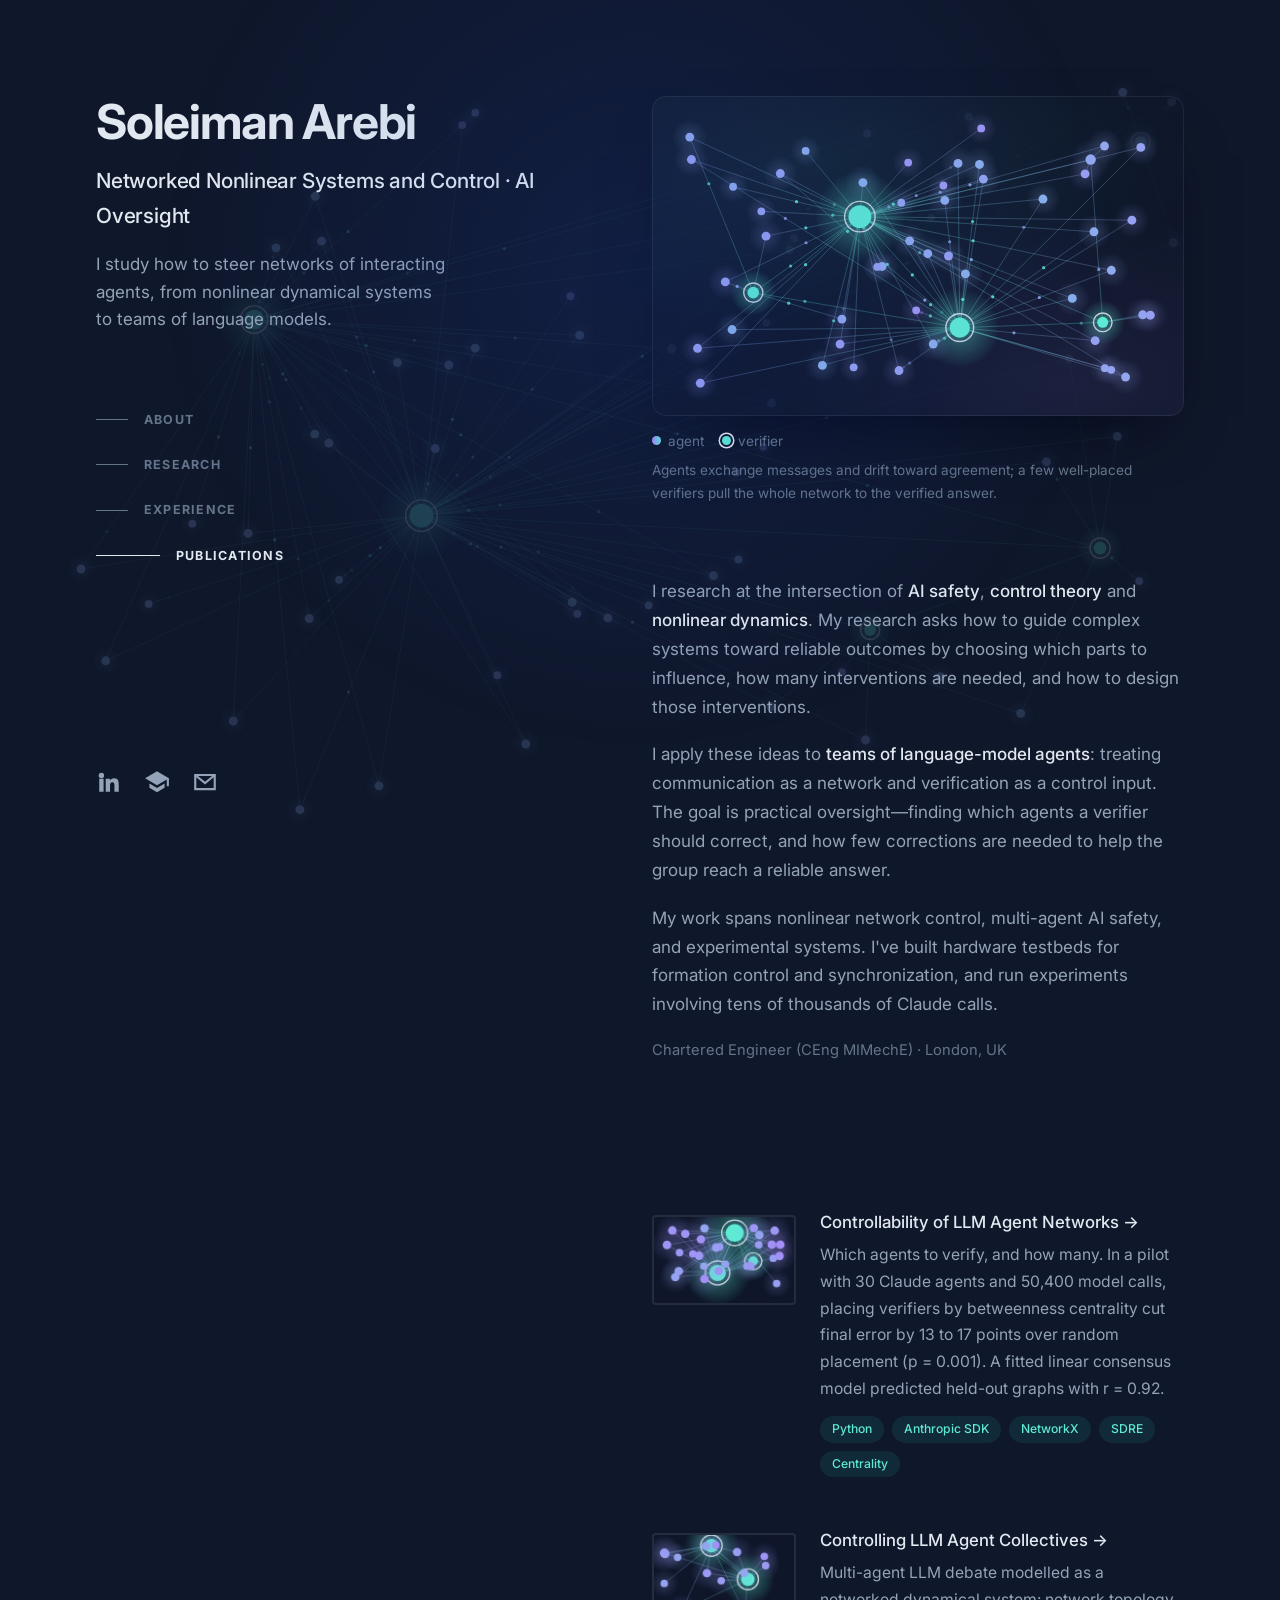
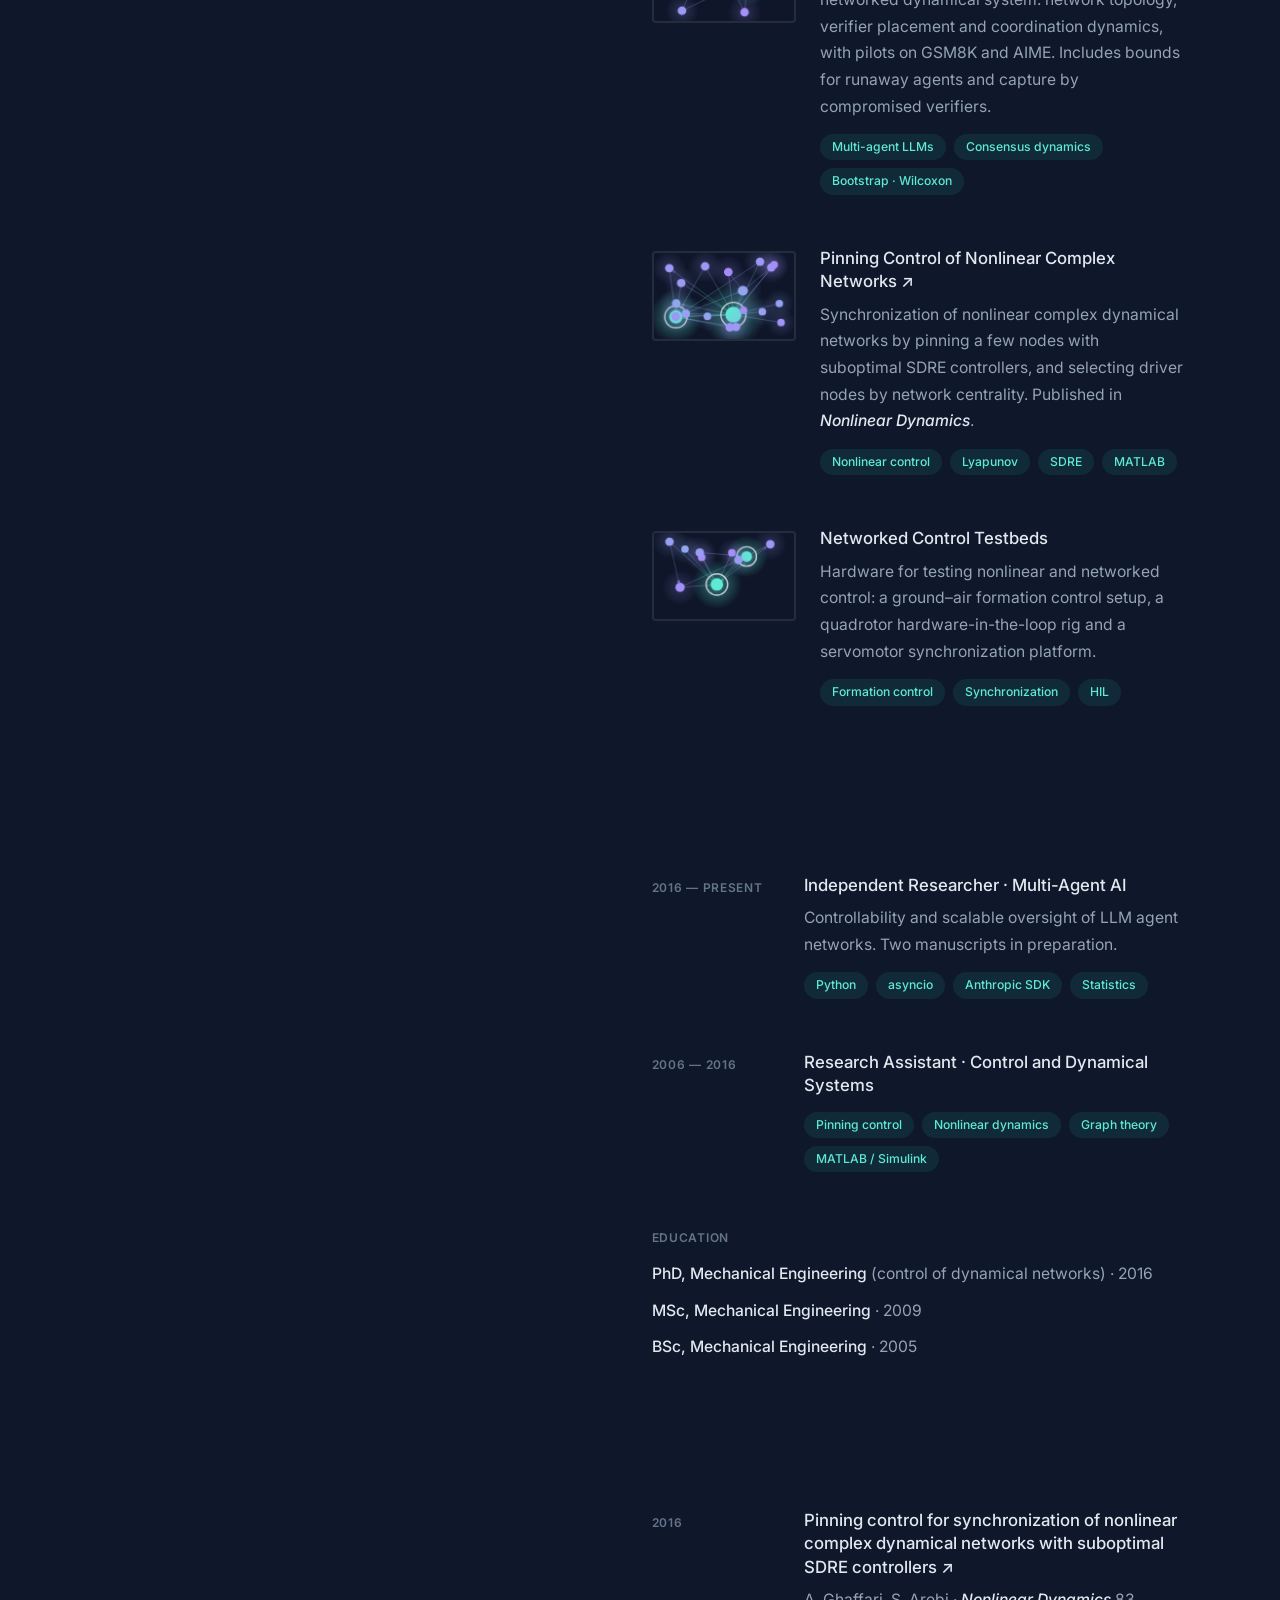
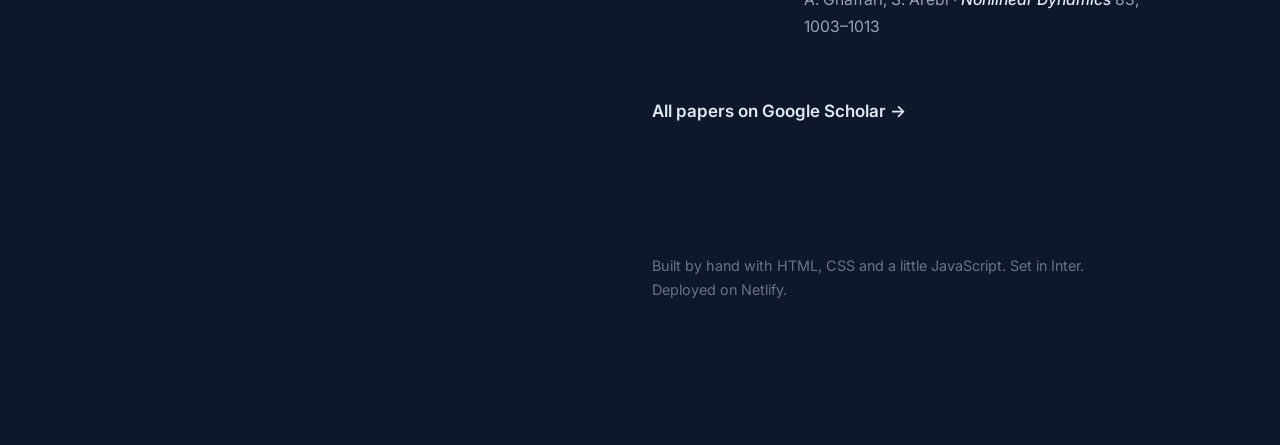
==== commit c68c92b3: "Remove GitHub link Co-Authored-By: Claude Opus 5.5 <noreply@anthropic.com> Claude-Session: https://c" ====
--- a/index.html
+++ b/index.html
@@ -37,9 +37,6 @@
       </div>
 
       <ul class="social" aria-label="Profiles">
-        <li><a href="https://github.com/soleimanarebi" target="_blank" rel="noopener" aria-label="GitHub" title="GitHub">
-          <svg viewBox="0 0 24 24" aria-hidden="true"><path fill="currentColor" d="M12 .5C5.73.5.5 5.73.5 12c0 5.08 3.29 9.38 7.86 10.9.58.1.79-.25.79-.56v-2c-3.2.7-3.87-1.37-3.87-1.37-.52-1.33-1.28-1.69-1.28-1.69-1.05-.72.08-.7.08-.7 1.16.08 1.77 1.19 1.77 1.19 1.03 1.77 2.7 1.26 3.36.96.1-.75.4-1.26.73-1.55-2.56-.29-5.25-1.28-5.25-5.69 0-1.26.45-2.29 1.19-3.1-.12-.29-.52-1.46.11-3.05 0 0 .97-.31 3.17 1.18a11 11 0 0 1 5.77 0c2.2-1.49 3.17-1.18 3.17-1.18.63 1.59.23 2.76.11 3.05.74.81 1.19 1.84 1.19 3.1 0 4.42-2.7 5.4-5.27 5.68.41.36.78 1.06.78 2.14v3.17c0 .31.21.67.8.56A11.5 11.5 0 0 0 23.5 12C23.5 5.73 18.27.5 12 .5z"/></svg>
-        </a></li>
         <li><a href="https://www.linkedin.com/in/soleiman-arebi-0ba898103" target="_blank" rel="noopener" aria-label="LinkedIn" title="LinkedIn">
           <svg viewBox="0 0 24 24" aria-hidden="true"><path fill="currentColor" d="M4.98 3.5a2.5 2.5 0 1 1 0 5 2.5 2.5 0 0 1 0-5zM3 9h4v12H3zM9 9h3.8v1.7h.05c.53-1 1.83-2.05 3.77-2.05C20.6 8.65 21 11.3 21 14.7V21h-4v-5.6c0-1.34-.02-3.06-1.86-3.06-1.87 0-2.15 1.46-2.15 2.96V21H9z"/></svg>
         </a></li>
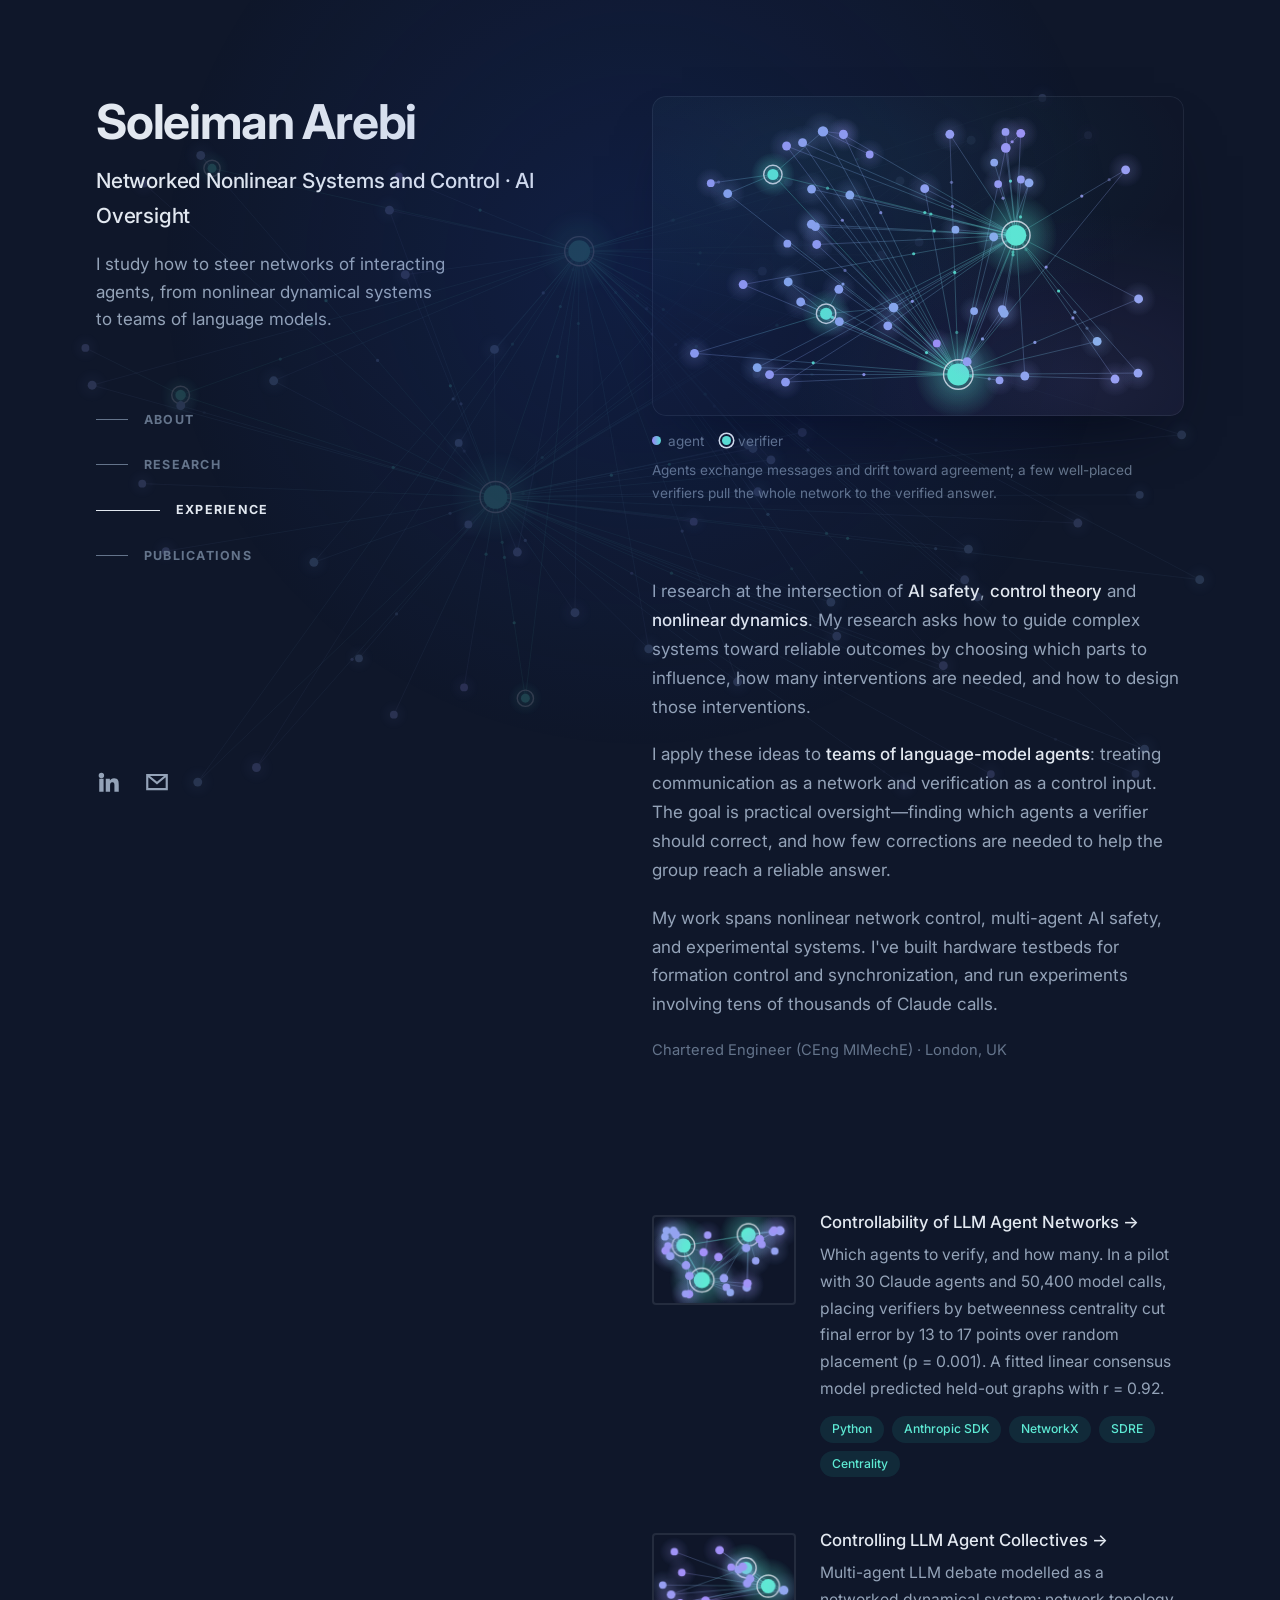
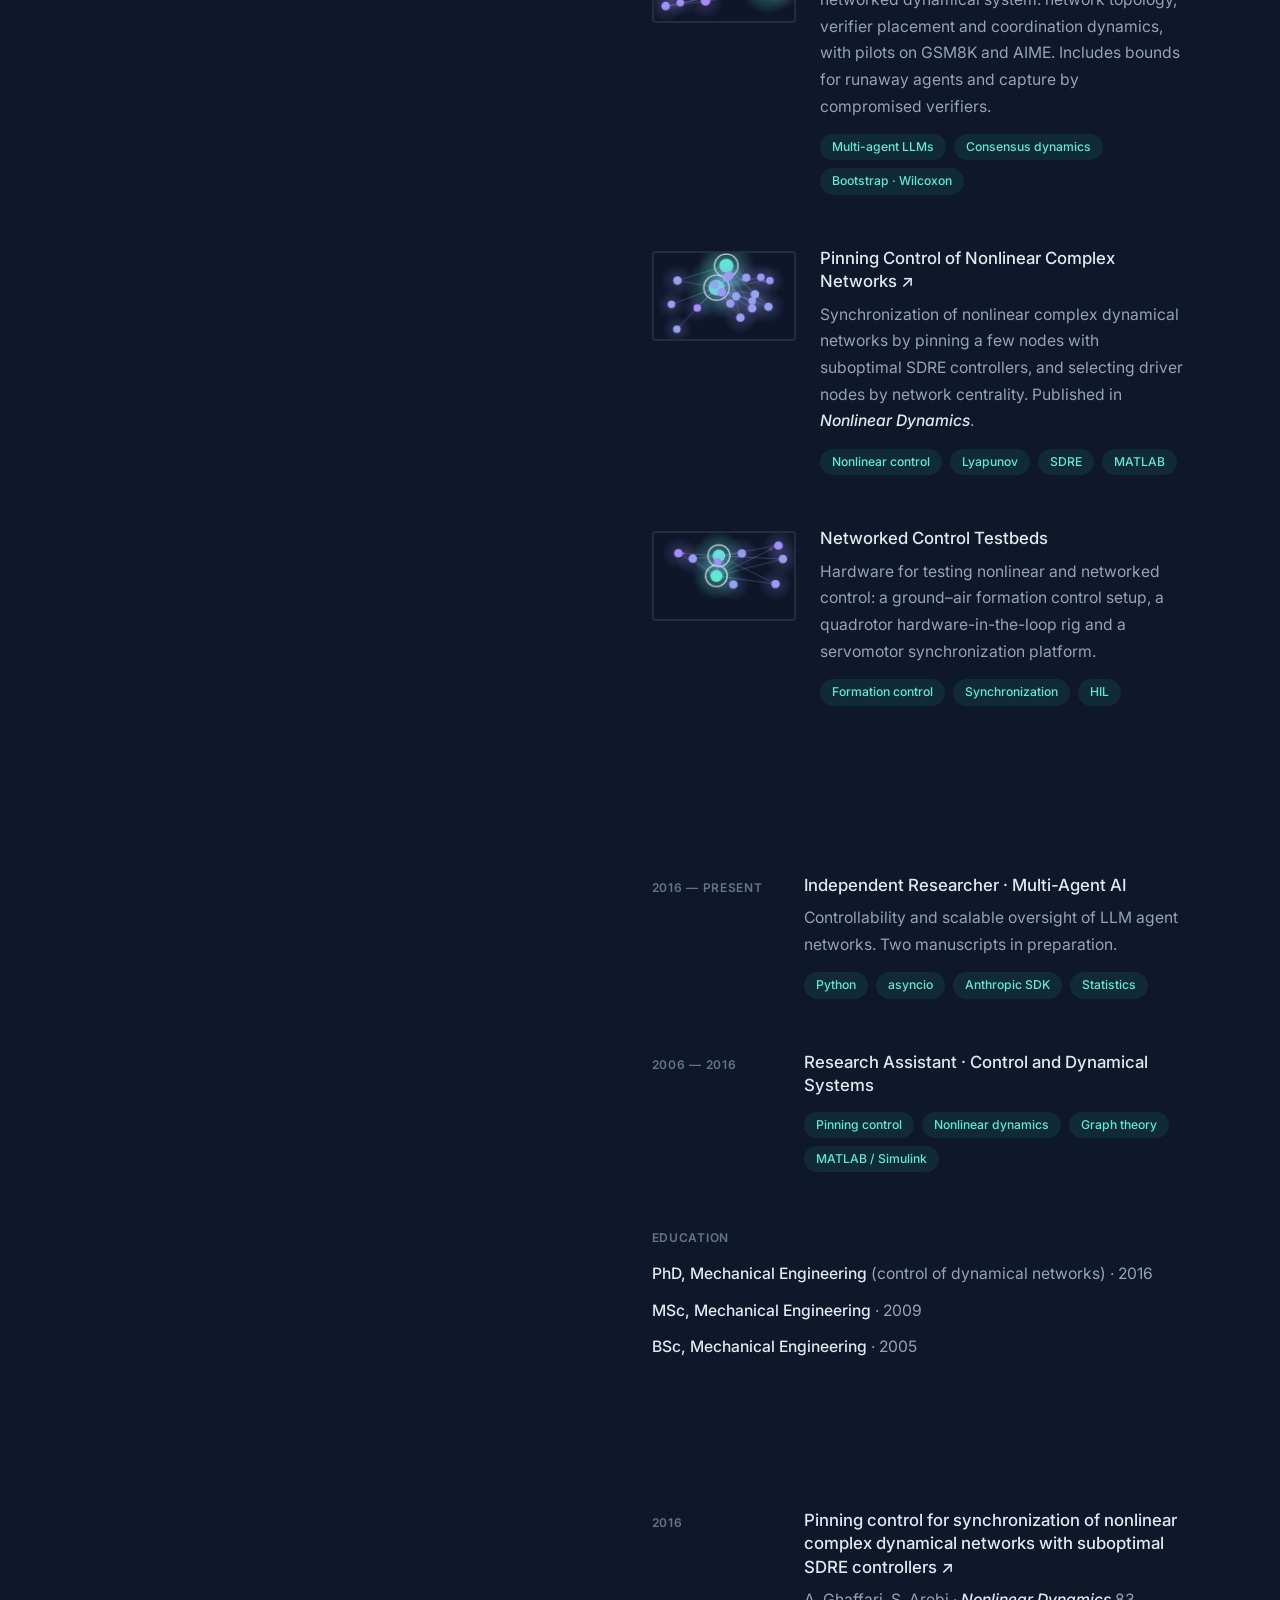
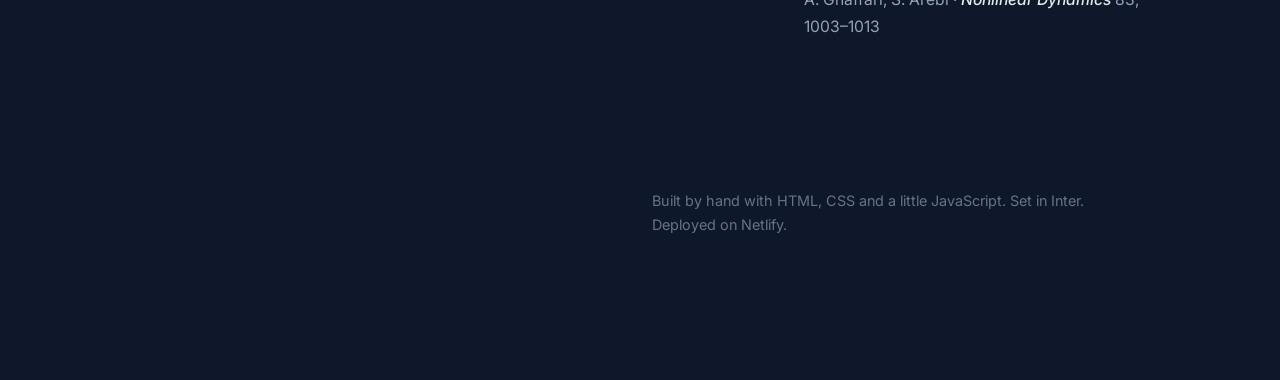
==== commit 76cbca91: "Remove Google Scholar links Co-Authored-By: Claude Opus 5.5 <noreply@anthropic.com> Claude-Session: " ====
--- a/index.html
+++ b/index.html
@@ -39,9 +39,6 @@
       <ul class="social" aria-label="Profiles">
         <li><a href="https://www.linkedin.com/in/soleiman-arebi-0ba898103" target="_blank" rel="noopener" aria-label="LinkedIn" title="LinkedIn">
           <svg viewBox="0 0 24 24" aria-hidden="true"><path fill="currentColor" d="M4.98 3.5a2.5 2.5 0 1 1 0 5 2.5 2.5 0 0 1 0-5zM3 9h4v12H3zM9 9h3.8v1.7h.05c.53-1 1.83-2.05 3.77-2.05C20.6 8.65 21 11.3 21 14.7V21h-4v-5.6c0-1.34-.02-3.06-1.86-3.06-1.87 0-2.15 1.46-2.15 2.96V21H9z"/></svg>
-        </a></li>
-        <li><a href="https://scholar.google.com/citations?user=eqObDC4AAAAJ&amp;hl=en" target="_blank" rel="noopener" aria-label="Google Scholar" title="Google Scholar">
-          <svg viewBox="0 0 24 24" aria-hidden="true"><path fill="currentColor" d="M12 2 1 8.5l11 6.5 9-5.32V16h2V8.5zM5 13.4v3.9L12 21.5l7-4.2v-3.9l-7 4.15z"/></svg>
         </a></li>
         <li><a href="mailto:soleiman.arebi@gmail.com" aria-label="Email" title="Email">
           <svg viewBox="0 0 24 24" aria-hidden="true"><path fill="none" stroke="currentColor" stroke-width="2" d="M3 5.5h18v13H3zM3.5 6l8.5 7 8.5-7"/></svg>
@@ -171,7 +168,6 @@
             </div>
           </li>
         </ol>
-        <a class="more" href="https://scholar.google.com/citations?user=eqObDC4AAAAJ&amp;hl=en" target="_blank" rel="noopener">All papers on Google Scholar <span class="arrow">→</span></a>
       </section>
 
       <footer class="foot">
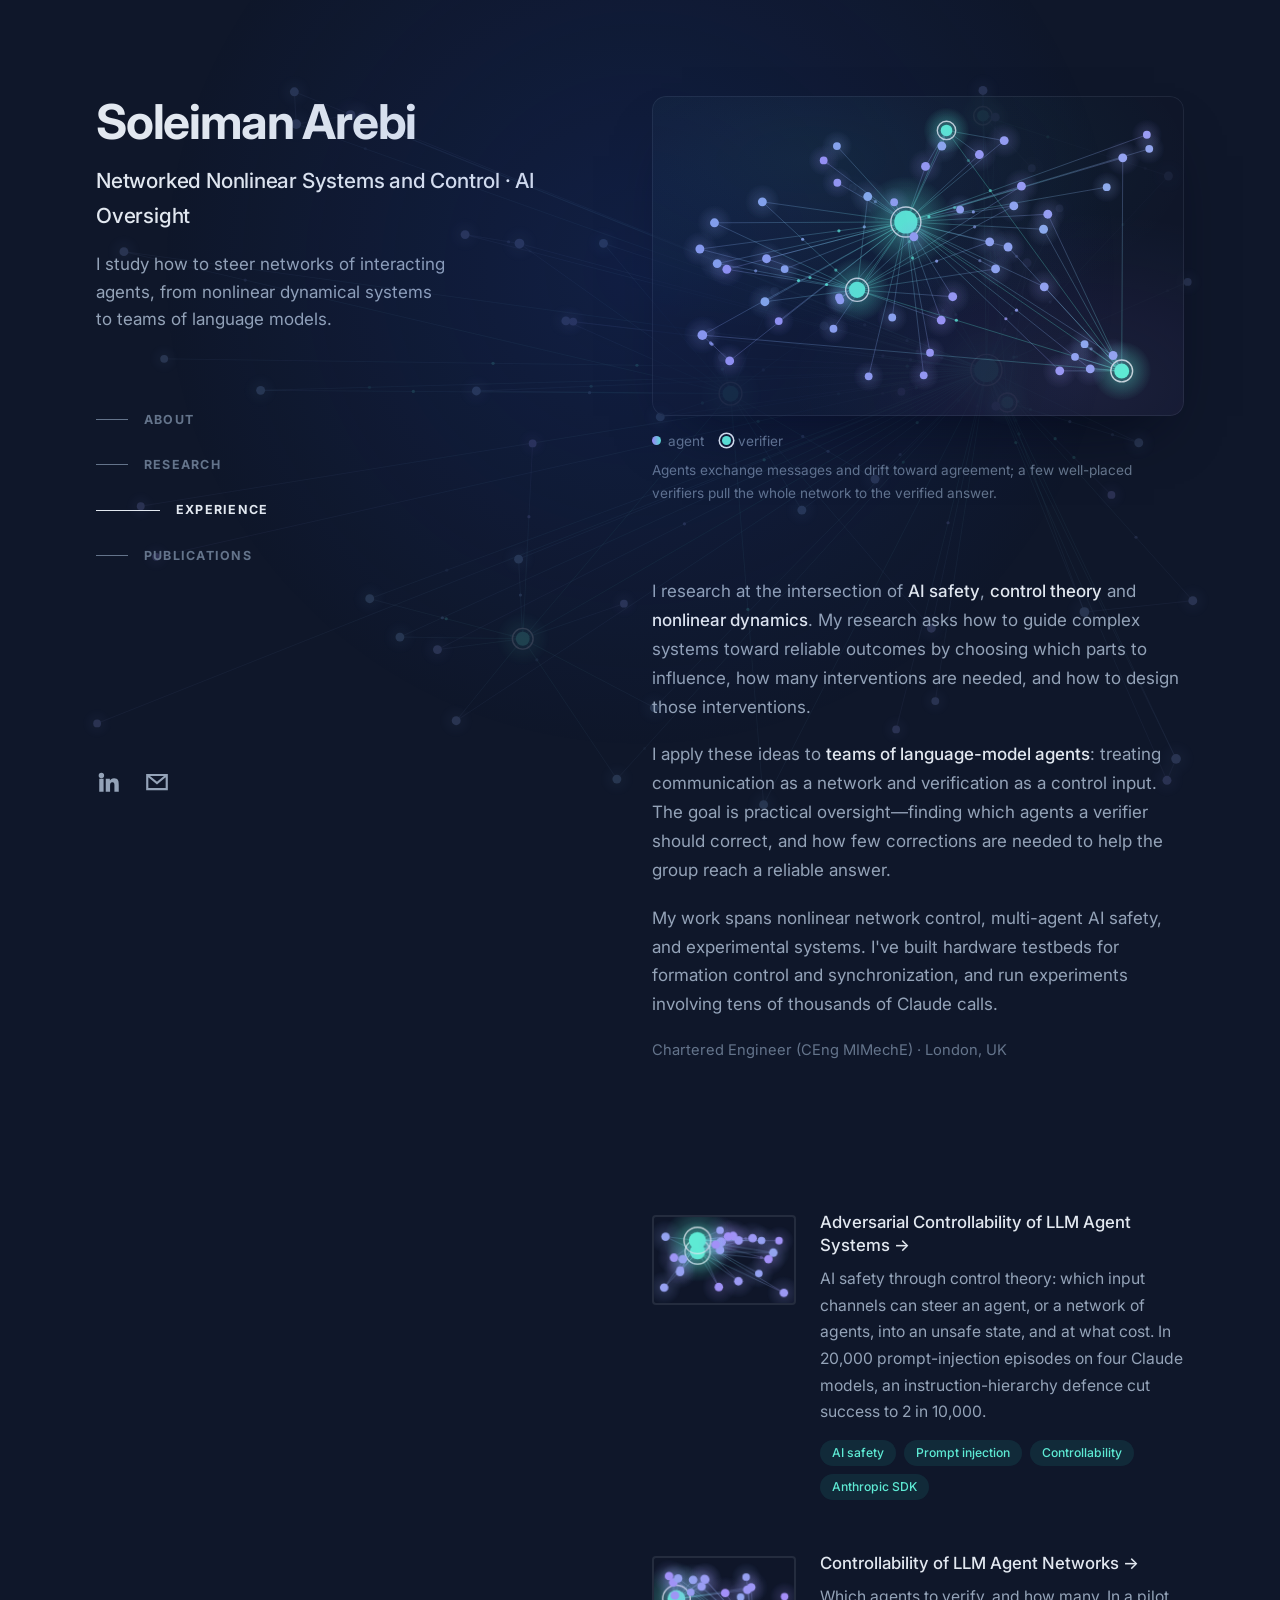
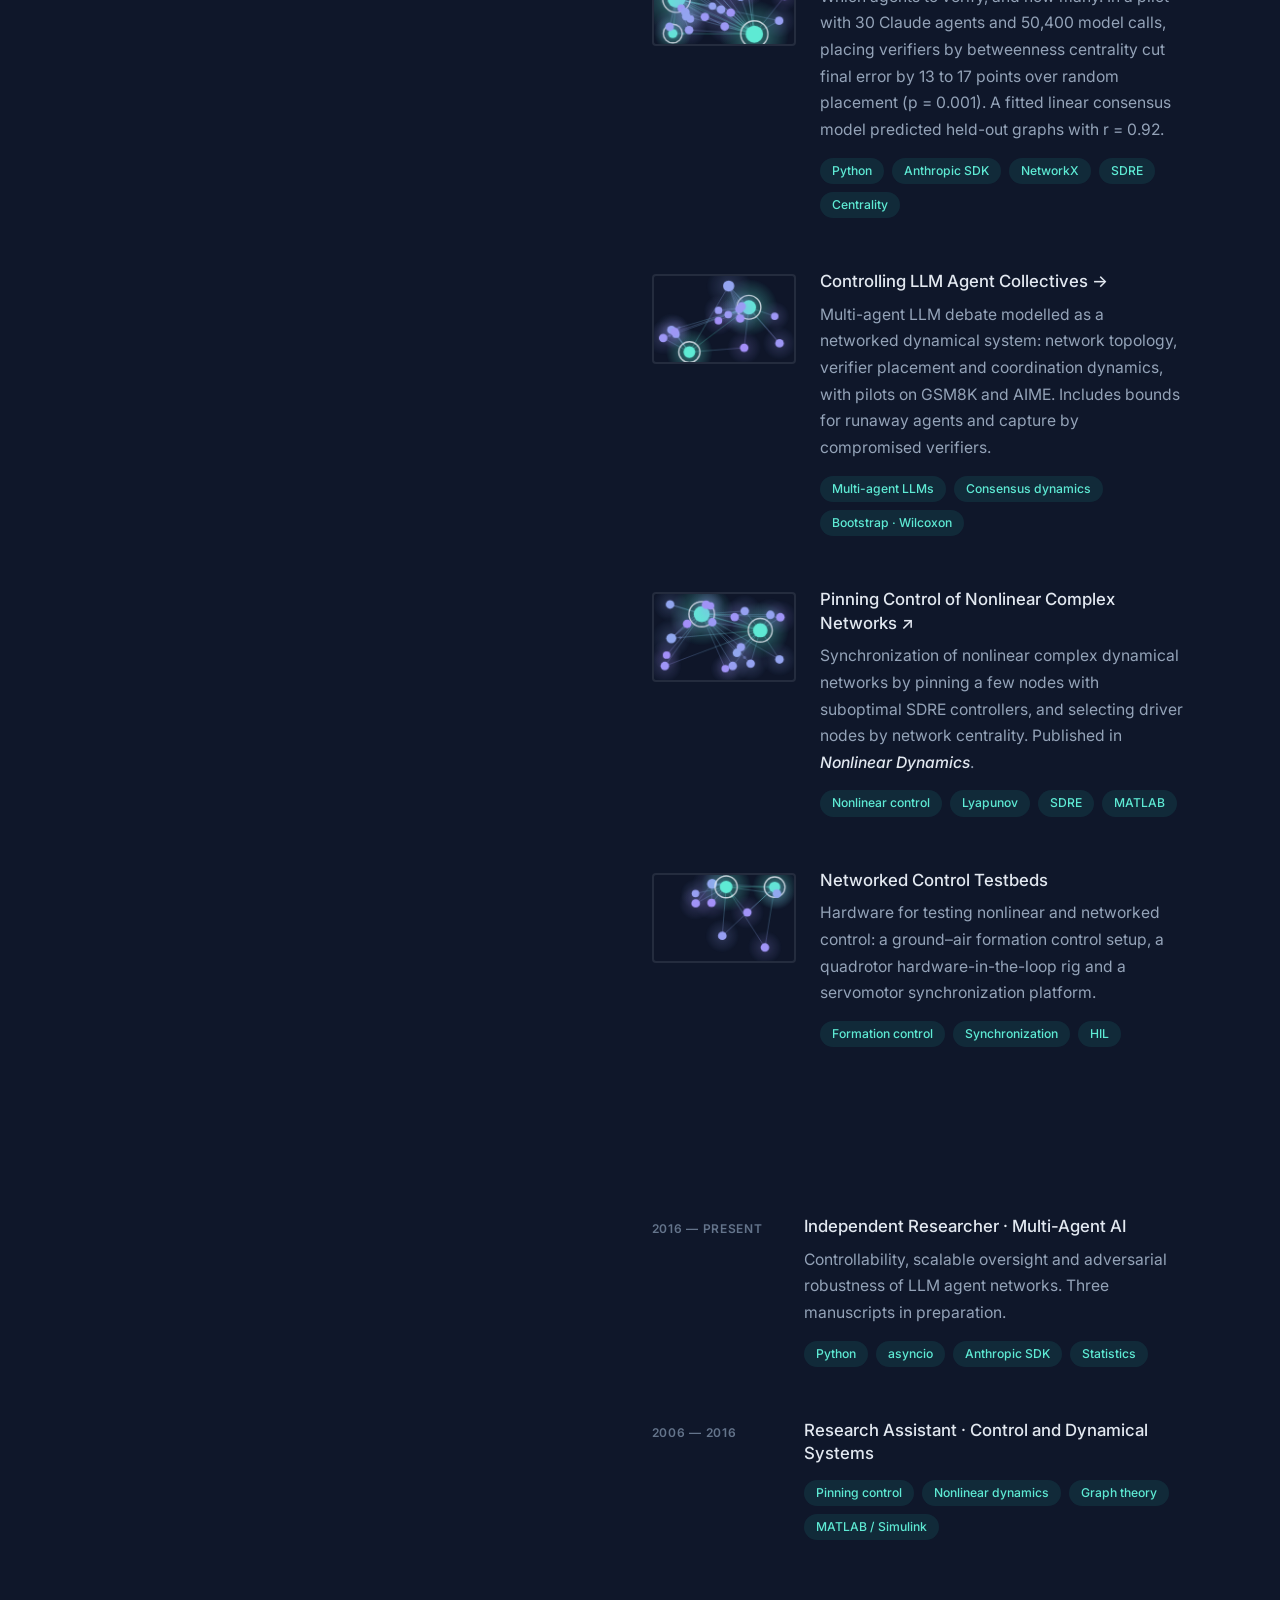
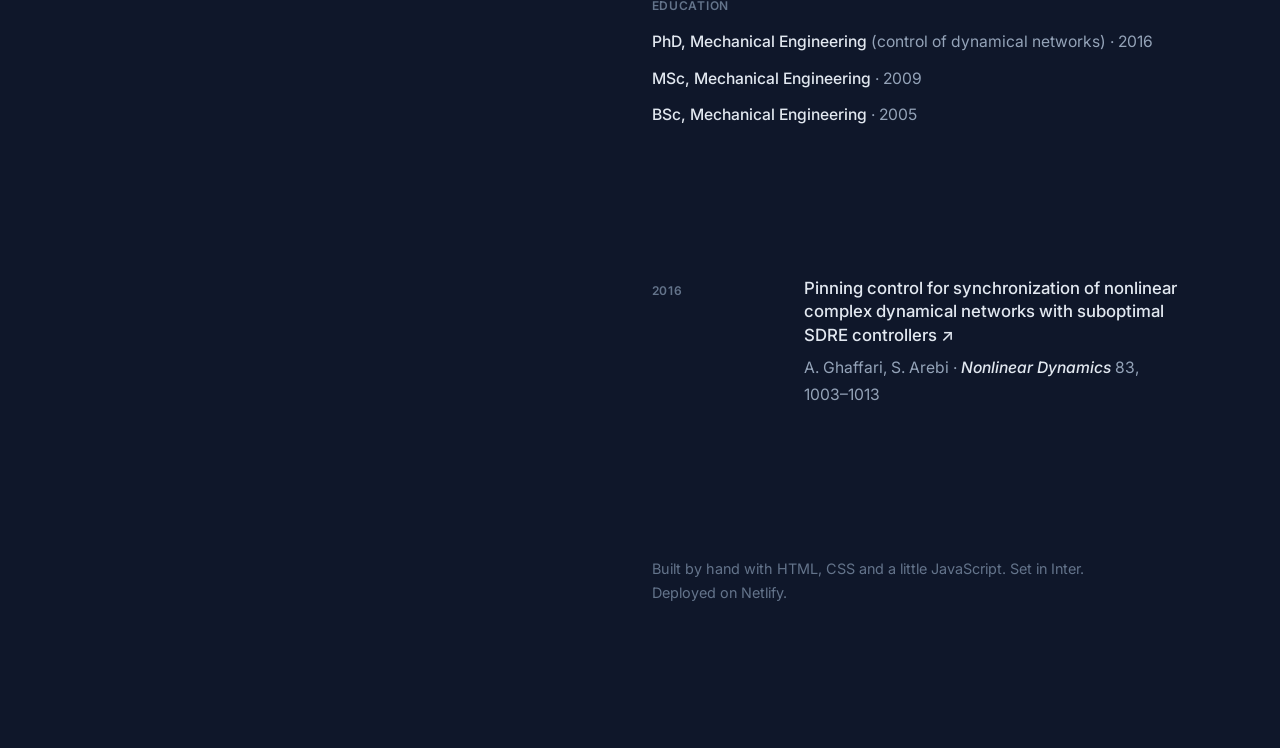
==== commit 3b584e6a: "Add Adversarial Controllability (AI safety) research page Co-Authored-By: Claude Opus 5.5 <noreply@a" ====
--- a/index.html
+++ b/index.html
@@ -78,6 +78,19 @@
         <h3 class="sticky-title">Research</h3>
         <ol class="list">
           <li class="item item-img">
+            <a class="cover" href="research/adversarial.html" aria-label="Adversarial controllability of LLM agent systems"></a>
+            <canvas class="thumb-net" data-network data-agents="24" aria-hidden="true"></canvas>
+            <div>
+              <h4>Adversarial Controllability of LLM Agent Systems <span class="arrow">→</span></h4>
+              <p>
+                AI safety through control theory: which input channels can steer an agent, or a network of agents,
+                into an unsafe state, and at what cost. In 20,000 prompt-injection episodes on four Claude models, an
+                instruction-hierarchy defence cut success to 2 in 10,000.
+              </p>
+              <ul class="chips"><li>AI safety</li><li>Prompt injection</li><li>Controllability</li><li>Anthropic SDK</li></ul>
+            </div>
+          </li>
+          <li class="item item-img">
             <a class="cover" href="research/controllability.html" aria-label="Controllability of LLM agent networks"></a>
             <canvas class="thumb-net" data-network data-agents="30" aria-hidden="true"></canvas>
             <div>
@@ -136,7 +149,7 @@
             <span class="date">2016 — Present</span>
             <div>
               <h4>Independent Researcher · Multi-Agent AI</h4>
-              <p>Controllability and scalable oversight of LLM agent networks. Two manuscripts in preparation.</p>
+              <p>Controllability, scalable oversight and adversarial robustness of LLM agent networks. Three manuscripts in preparation.</p>
               <ul class="chips"><li>Python</li><li>asyncio</li><li>Anthropic SDK</li><li>Statistics</li></ul>
             </div>
           </li>
